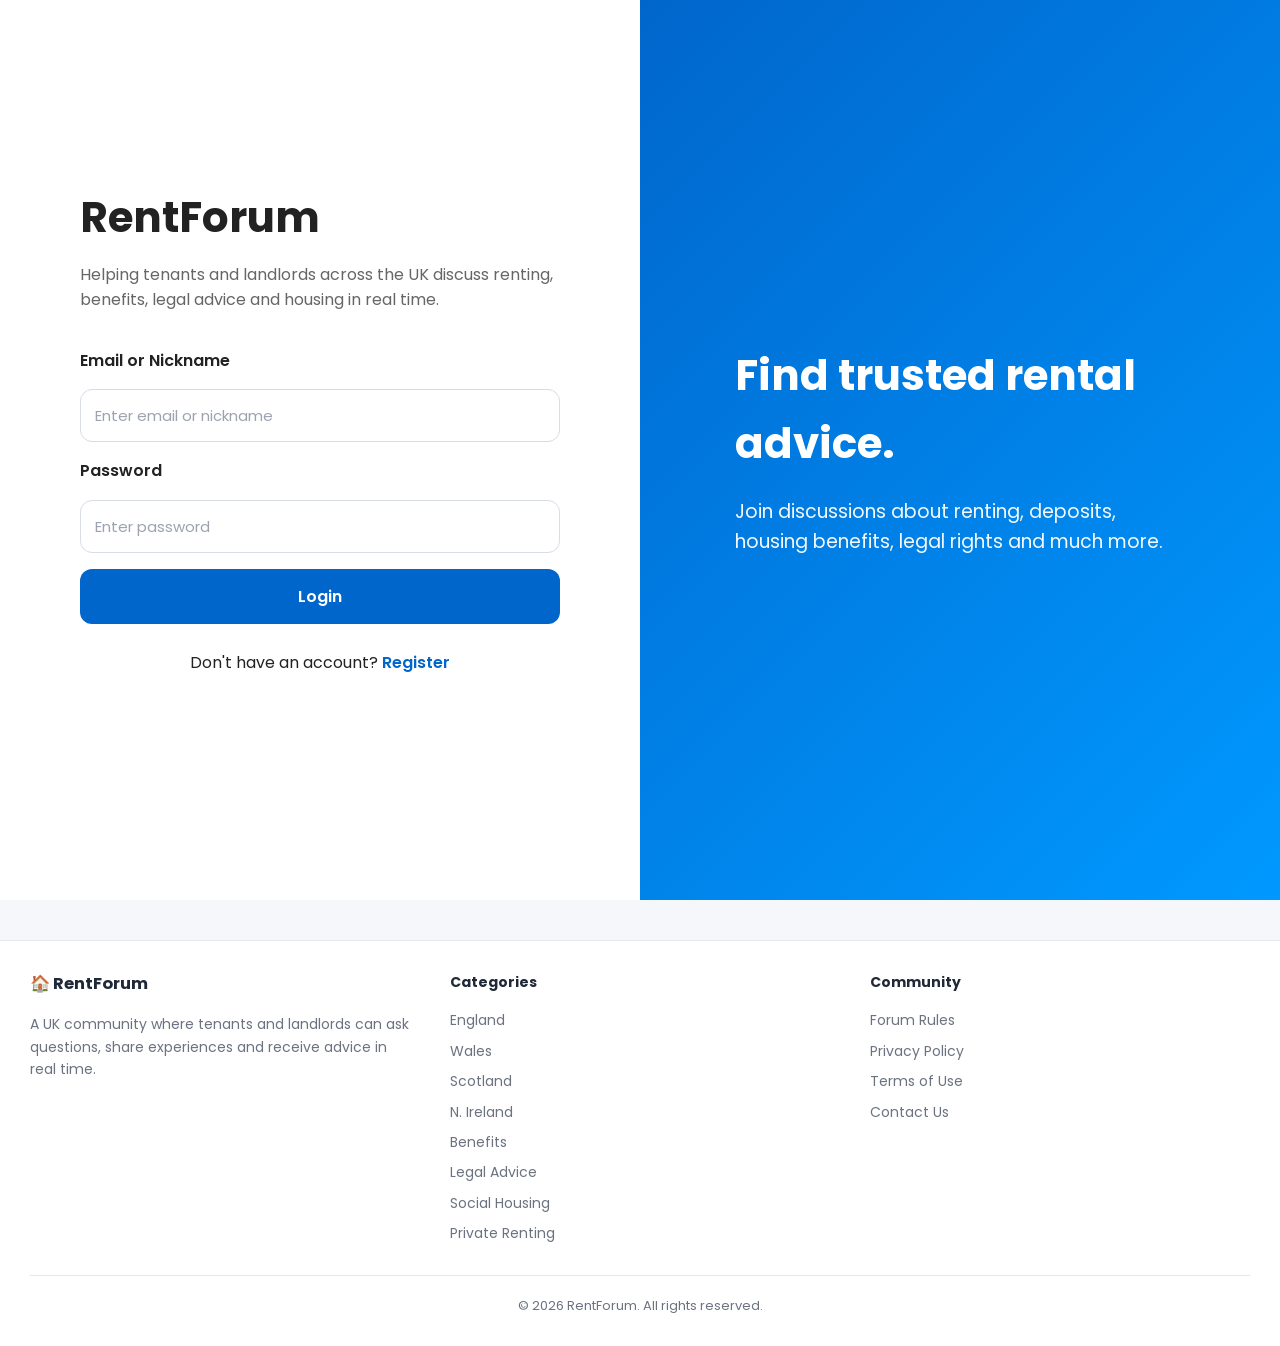
==== static/index.html @ 67b7e805 "Pushing for Amal feat(frontend): wire feed, post detail, comments and create post to backend endpoin" ====
<!doctype html>
<html lang="en">
  <head>
    <meta charset="UTF-8" />
    <meta name="viewport" content="width=device-width, initial-scale=1.0" />
    <title>RentForum | UK Rental Advice Community</title>
    <link rel="stylesheet" href="style.css" id="theme-style" />
    <link rel="preconnect" href="https://fonts.googleapis.com" />
    <link rel="preconnect" href="https://fonts.gstatic.com" crossorigin />
    <link
      href="https://fonts.googleapis.com/css2?family=Poppins:wght@300;400;500;600;700&display=swap"
      rel="stylesheet"
    />
  </head>
  <body>
    <!-- ACCESSIBILITY -->
    <a href="#forum-page" class="skip-link">Skip to main content</a>
    <div aria-live="polite" aria-atomic="true" class="screen-reader"></div>

    <!-- ======================================================= LOGIN PAGE ======================================================= -->
    <section id="login-page" class="page active">
      <div class="auth-container">
        <div class="auth-left">
          <h1>RentForum</h1>
          <p class="subtitle">
            Helping tenants and landlords across the UK discuss renting,
            benefits, legal advice and housing in real time.
          </p>
          <form id="loginForm">
            <label>Email or Nickname</label>
            <input
              type="text"
              id="login-username"
              placeholder="Enter email or nickname"
              required
            />
            <label>Password</label>
            <input
              type="password"
              id="login-password"
              placeholder="Enter password"
              required
            />
            <button type="submit" id="loginButton" class="primary-btn">
              Login
            </button>
            <p class="switch-page">
              Don't have an account?
              <a href="#" id="show-register">Register</a>
            </p>
          </form>
        </div>
        <div class="auth-right">
          <div class="hero-text">
            <h2>Find trusted rental advice.</h2>
            <p>
              Join discussions about renting, deposits, housing benefits, legal
              rights and much more.
            </p>
          </div>
        </div>
      </div>
    </section>

    <!-- ======================================================= REGISTER PAGE ======================================================= -->
    <section id="register-page" class="page hidden">
      <div class="auth-container">
        <div class="auth-left">
          <h1>Create Account</h1>
          <p class="subtitle">Become part of the RentForum community.</p>
          <form id="registerForm">
            <label>Nickname</label>
            <input type="text" id="nickname" required />
            <label>First Name</label>
            <input type="text" id="first-name" required />
            <label>Last Name</label>
            <input type="text" id="last-name" required />
            <label>Email</label>
            <input type="email" id="email" required />
            <label>Password</label>
            <input type="password" id="password" required />
            <label>Age</label>
            <input type="number" id="age" min="16" required />
            <label>Gender</label>
            <select id="gender">
              <option value="">Select</option>
              <option>Female</option>
              <option>Male</option>
              <option>Non-binary</option>
              <option>Prefer not to say</option>
            </select>
            <button type="submit" id="registerButton" class="primary-btn">
              Create Account
            </button>
            <p class="switch-page">
              Already have an account?
              <a href="#" id="show-login">Login</a>
            </p>
          </form>
        </div>
        <div class="auth-right">
          <div class="hero-text">
            <h2>Join thousands of UK renters.</h2>
            <p>
              Ask questions, help others and chat privately with members in real
              time.
            </p>
          </div>
        </div>
      </div>
    </section>

    <!-- ======================================================= FORUM PAGE ======================================================= -->
    <section id="forum-page" class="page hidden">
      <header>
        <div class="logo">🏠 RentForum</div>
        <nav class="main-nav">
          <a id="homeLink" href="#">Home</a>
          <a id="categoriesLink" href="#">Categories</a>
          <a id="messagesLink" href="#">Messages</a>
          <a id="aboutLink" href="#">About</a>
        </nav>
        <div class="header-right">
          <input
            type="search"
            id="searchInput"
            placeholder="Search discussions..."
            autocomplete="off"
          />
          <button id="themeToggleButton" aria-label="Toggle dark mode">🌙</button>
          <button id="notificationButton" aria-label="Notifications">🔔</button>
          <div class="profile">
            <span id="username">Guest</span>
            <button id="logoutButton" class="secondary-btn">Logout</button>
          </div>
          <button
            id="mobileMenuToggle"
            class="mobile-menu-toggle"
            aria-label="Toggle menu"
          >☰</button>
        </div>
      </header>

      <div class="main-layout">

        <!-- LEFT SIDEBAR -->
        <aside class="sidebar">
          <h3>Categories</h3>
          <ul class="categories">
            <li id="category-all" class="active-category">All Discussions</li>
            <li id="category-england">England</li>
            <li id="category-wales">Wales</li>
            <li id="category-scotland">Scotland</li>
            <li id="category-ni">N. Ireland</li>
            <li id="category-benefits">Benefits</li>
            <li id="category-legal">Legal Advice</li>
            <li id="category-social">Social Housing</li>
            <li id="category-private">Private Renting</li>
          </ul>
          <button id="new-post">+ New Discussion</button>
        </aside>

        <!-- MAIN DISCUSSION FEED -->
        <main class="feed">
          <section class="feed-header">
            <div>
              <h2>Recent Discussions</h2>
              <p>
                Browse the latest discussions from renters and landlords across
                the UK.
              </p>
            </div>
          </section>
          <!-- Posts rendered here by app.js -->
          <section class="discussion-list" id="discussionList"></section>
        </main>

        <!-- RIGHT SIDEBAR -->
        <aside class="chat-sidebar">
          <div class="members-panel">
            <h3>Online Members</h3>
            <ul class="user-list" id="onlineList"></ul>
            <h3>Offline</h3>
            <ul class="user-list" id="offlineList"></ul>
          </div>
          <div class="chat-panel">
            <div class="chat-header">
              <h3>Private Messages</h3>
              <span class="chat-status">Connected</span>
            </div>
            <div class="chat-window" id="chatWindow"></div>
            <form id="messageForm">
              <input
                type="text"
                id="messageInput"
                placeholder="Type a message..."
                maxlength="500"
                autocomplete="off"
              />
              <button type="submit" id="sendMessageButton" class="primary-btn">
                Send
              </button>
            </form>
          </div>
        </aside>

      </div>

      <!-- NOTIFICATION DROPDOWN -->
      <div id="notificationPanel" class="dropdown hidden">
        <div class="dropdown-header">
          <h3>Notifications</h3>
        </div>
        <ul class="notification-list" id="notificationList"></ul>
      </div>

      <!-- PROFILE DROPDOWN -->
      <div id="profileDropdown" class="dropdown hidden">
        <ul>
          <li>👤 My Profile</li>
          <li>⚙ Settings</li>
          <li>🌙 Dark Mode</li>
          <li id="logoutDropdown">🚪 Logout</li>
        </ul>
      </div>

      <!-- MOBILE MENU -->
      <nav id="mobileMenu" class="mobile-menu hidden">
        <button class="mobile-link">🏠 Home</button>
        <button class="mobile-link">📂 Categories</button>
        <button class="mobile-link">💬 Messages</button>
        <button class="mobile-link">🔔 Notifications</button>
        <button class="mobile-link">👤 Profile</button>
        <button class="mobile-link">🚪 Logout</button>
      </nav>

      <!-- SOCKET STATUS -->
      <div id="socketStatus" class="socket-status">🟢 Connected</div>

      <!-- ONLINE USER COUNT -->
      <div id="onlineCounter" class="online-counter">
        Online Users: <strong>0</strong>
      </div>

      <!-- SEARCH RESULTS -->
      <div id="searchResults" class="hidden">
        <h3>Search Results</h3>
        <div id="searchResultsList"></div>
      </div>

      <!-- BACK TO TOP -->
      <button id="backToTop">↑</button>

    </section>

    <!-- ========================================== CREATE DISCUSSION MODAL ========================================== -->
    <div id="createDiscussionModal" class="modal hidden">
      <div class="modal-content">
        <button class="close-modal">&times;</button>
        <h2>Create New Discussion</h2>
        <form id="discussionForm">
          <label for="discussionTitle">Title</label>
          <input type="text" id="discussionTitle" maxlength="150" required />
          <label for="discussionCategory">Category</label>
          <select id="discussionCategory">
            <option value="">Select a category</option>
            <optgroup label="Country">
              <option value="cat-001">England</option>
              <option value="cat-002">Wales</option>
              <option value="cat-003">Scotland</option>
              <option value="cat-004">N. Ireland</option>
            </optgroup>
            <optgroup label="Benefits">
              <option value="cat-016">Universal Credit</option>
              <option value="cat-011">Carer's Allowance</option>
              <option value="cat-012">Employment and Support Allowance (ESA)</option>
              <option value="cat-013">Personal Independence Payment (PIP)</option>
              <option value="cat-015">Jobseeker's Allowance (JSA)</option>
              <option value="cat-017">Discretionary Housing Payments (DHP)</option>
              <option value="cat-021">Other Benefits</option>
            </optgroup>
            <optgroup label="Legal Advice">
              <option value="cat-030">Eviction &amp; Possessions</option>
              <option value="cat-031">Disrepair &amp; Safety</option>
              <option value="cat-032">Deposit Disputes</option>
              <option value="cat-033">Harassment and Quiet Enjoyment</option>
              <option value="cat-041">Section 21 Notice</option>
              <option value="cat-042">Section 8 Notice</option>
              <option value="cat-043">Rent Increase Disputes</option>
              <option value="cat-044">Other Legal</option>
            </optgroup>
            <optgroup label="Social and Council Housing">
              <option value="cat-053">Secured Tenancy</option>
              <option value="cat-054">Assured Tenancy</option>
              <option value="cat-050">Social Rent</option>
              <option value="cat-057">Other Social Housing</option>
            </optgroup>
            <optgroup label="Private Renters">
              <option value="cat-062">Assured Shorthold Tenancy (AST)</option>
              <option value="cat-063">Assured Periodic Tenancy (APT)</option>
              <option value="cat-064">Excluded Tenancy (Lodging)</option>
              <option value="cat-067">Other Private Renting</option>
            </optgroup>
            <optgroup label="Housing Disrepair &amp; Safety">
              <option value="cat-070">Damp and Mould</option>
              <option value="cat-071">Structural Defects</option>
              <option value="cat-072">Heating and Hot Water Failure</option>
              <option value="cat-079">Other Disrepair</option>
            </optgroup>
            <optgroup label="Other">
              <option value="cat-999">Other</option>
            </optgroup>
          </select>
          <label for="discussionBody">Discussion</label>
          <textarea
            id="discussionBody"
            rows="8"
            maxlength="5000"
            placeholder="Describe your issue or share your experience..."
            required
          ></textarea>
          <button type="submit" id="createDiscussionButton" class="primary-btn">
            Post Discussion
          </button>
        </form>
      </div>
    </div>

    <!-- ========================================== VIEW DISCUSSION MODAL ========================================== -->
    <div id="discussionModal" class="modal hidden">
      <div class="modal-content large">
        <button class="close-modal">&times;</button>
        <span class="category england"></span>
        <h2 id="discussionHeading"></h2>
        <div class="discussion-meta"></div>
        <div class="discussion-content">
          <p></p>
        </div>
        <hr />
        <section class="comments">
          <h3>Replies</h3>
          <!-- Comments rendered here by app.js -->
          <div id="commentsContainer"></div>
          <form id="commentForm">
            <label for="commentText">Write a reply</label>
            <textarea id="commentText" rows="5" required></textarea>
            <button type="submit" id="replyButton" class="primary-btn">
              Post Reply
            </button>
          </form>
        </section>
      </div>
    </div>

    <!-- ========================================== LOADING SPINNER ========================================== -->
    <div id="loadingOverlay" class="hidden">
      <div class="spinner"></div>
    </div>

    <!-- ========================================== TOAST MESSAGE ========================================== -->
    <div id="toast" class="hidden">Action completed successfully.</div>

    <!-- ========================================== EMPTY STATES ========================================== -->
    <section id="emptyPosts" class="empty-state hidden">
      <span class="empty-icon">💬</span>
      <h2>No discussions yet</h2>
      <p>Be the first member to start a discussion.</p>
      <button class="primary-btn">Create Discussion</button>
    </section>

    <section id="emptyMessages" class="empty-state hidden">
      <span class="empty-icon">✉️</span>
      <h2>No messages</h2>
      <p>Start chatting with another member.</p>
    </section>

    <!-- ========================================== FOOTER ========================================== -->
    <footer>
      <div class="footer-content">
        <div>
          <h3>🏠 RentForum</h3>
          <p>
            A UK community where tenants and landlords can ask questions, share
            experiences and receive advice in real time.
          </p>
        </div>
        <div>
          <h4>Categories</h4>
          <ul>
            <li>England</li>
            <li>Wales</li>
            <li>Scotland</li>
            <li>N. Ireland</li>
            <li>Benefits</li>
            <li>Legal Advice</li>
            <li>Social Housing</li>
            <li>Private Renting</li>
          </ul>
        </div>
        <div>
          <h4>Community</h4>
          <ul>
            <li>Forum Rules</li>
            <li>Privacy Policy</li>
            <li>Terms of Use</li>
            <li>Contact Us</li>
          </ul>
        </div>
      </div>
      <div class="copyright">© 2026 RentForum. All rights reserved.</div>
    </footer>

    <!-- ========================================== USER PROFILE MODAL ========================================== -->
    <div id="profileModal" class="modal hidden">
      <div class="modal-content">
        <button class="close-modal">&times;</button>
        <h2>My Profile</h2>
        <div class="profile-card">
          <div class="profile-avatar">👤</div>
          <h3 id="profileName">Guest User</h3>
          <p id="profileEmail">guest@email.com</p>
          <div class="profile-stats">
            <div><strong>0</strong><span>Posts</span></div>
            <div><strong>0</strong><span>Comments</span></div>
            <div><strong>0</strong><span>Likes</span></div>
          </div>
        </div>
      </div>
    </div>

    <!-- ========================================== SETTINGS MODAL ========================================== -->
    <div id="settingsModal" class="modal hidden">
      <div class="modal-content">
        <button class="close-modal">&times;</button>
        <h2>Settings</h2>
        <label>Theme</label>
        <select id="themeSelect">
          <option>Light</option>
          <option>Dark</option>
        </select>
        <label>Notifications</label>
        <input type="checkbox" checked />
        <label>Show Online Status</label>
        <input type="checkbox" checked />
      </div>
    </div>

    <!-- ========================================== JAVASCRIPT TEMPLATES ========================================== -->
    <template id="discussionTemplate">
      <article class="discussion-card">
        <span class="category"></span>
        <h3></h3>
        <div class="discussion-meta"></div>
        <p class="discussion-preview"></p>
        <div class="discussion-footer">
          <button class="like-btn">👍</button>
          <button class="comment-btn">💬 0</button>
          <button class="read-btn">Read Discussion</button>
        </div>
      </article>
    </template>

    <template id="messageTemplate">
      <div class="message received">
        <span class="sender"></span>
        <p></p>
        <small></small>
      </div>
    </template>

    <template id="commentTemplate">
      <article class="comment">
        <strong></strong>
        <p></p>
        <small></small>
      </article>
    </template>

    <!-- JAVASCRIPT -->
    <script src="app.js"></script>
  </body>
</html>
---- static/style.css ----
/* ==========================================================  RENTFORUM  | Main Stylesheet ========================================================== */
/* ==========================================================  RESET ========================================================== */
* {
  margin: 0;
  padding: 0;
  box-sizing: border-box;
}
html {
  scroll-behavior: smooth;
}
body {
  font-family: "Poppins", sans-serif;
  background: #f5f7fb;
  color: #222;
  line-height: 1.6;
  min-height: 100vh;
}
/* ==========================================================  LINKS ========================================================== */
a {
  text-decoration: none;
  color: inherit;
}
ul {
  list-style: none;
}
/* ==========================================================  IMAGES ========================================================== */
img {
  max-width: 100%;
  display: block;
}
/* ==========================================================  BUTTONS ========================================================== */
button {
  cursor: pointer;
  border: none;
  font-family: inherit;
  transition: 0.3s;
}
/* ==========================================================   INPUTS  ========================================================== */
input,
textarea,
select {
  width: 100%;
  font-family: inherit;
  border: 1px solid #d8dce7;
  border-radius: 12px;
  padding: 14px;
  font-size: 15px;
  outline: none;
  transition: 0.3s;
}
input:focus,
textarea:focus,
select:focus {
  border-color: #0066cc;
  box-shadow: 0 0 0 3px rgba(0, 102, 204, 0.15);
}
/* ==========================================================   PAGE SYSTEM ========================================================== */
.page {
  display: none;
}
.page.active {
  display: block;
}
.hidden {
  display: none !important;
}
/* ==========================================================   AUTH PAGES ========================================================== */
.auth-container {
  display: flex;
  min-height: 100vh;
}
.auth-left {
  width: 50%;
  background: white;
  padding: 80px;
  display: flex;
  justify-content: center;
  flex-direction: column;
}
.auth-right {
  width: 50%;
  background: linear-gradient(135deg, #0066cc, #0099ff);
  display: flex;
  align-items: center;
  justify-content: center;
  padding: 80px;
  color: white;
}
.auth-left h1 {
  font-size: 42px;
  margin-bottom: 10px;
}
.subtitle {
  margin-bottom: 35px;
  color: #666;
}
.hero-text {
  max-width: 450px;
}
.hero-text h2 {
  font-size: 42px;
  margin-bottom: 20px;
}
.hero-text p {
  font-size: 19px;
  opacity: 0.95;
}
/* ==========================================================  FORM ========================================================== */
form {
  display: flex;
  flex-direction: column;
  gap: 16px;
}
label {
  font-weight: 600;
}
.primary-btn,
form button {
  background: #0066cc;
  color: white;
  padding: 15px;
  border-radius: 12px;
  font-size: 16px;
  font-weight: 600;
}
.primary-btn:hover,
form button:hover {
  background: #0053a8;
}
.secondary-btn {
  background: #ef4444;
  color: white;
  padding: 10px 18px;
  border-radius: 10px;
}
.secondary-btn:hover {
  background: #dc2626;
}
.switch-page {
  text-align: center;
  margin-top: 10px;
}
.switch-page a {
  color: #0066cc;
  font-weight: 600;
}
/* ========================================================== HEADER ========================================================== */
header {
  position: sticky;
  top: 0;
  z-index: 100;
  background: #ffffff;
  height: 80px;
  display: flex;
  justify-content: space-between;
  align-items: center;
  padding: 0 40px;
  border-bottom: 1px solid #e4e7ef;
}
.logo {
  font-size: 28px;
  font-weight: 700;
  color: #0066cc;
}
/* ==========================================================  NAVIGATION ========================================================== */
.main-nav {
  display: flex;
  gap: 30px;
}
.main-nav a {
  font-weight: 500;
  color: #555;
  transition: 0.25s;
}
.main-nav a:hover {
  color: #0066cc;
}
/* ==========================================================  HEADER RIGHT ========================================================== */
.header-right {
  display: flex;
  align-items: center;
  gap: 18px;
}
/* ==========================================================  SEARCH ========================================================== */
#searchInput {
  width: 280px;
  background: #f7f8fb;
}
#searchInput:focus {
  background: white;
}
/* ==========================================================  HEADER BUTTONS ========================================================== */
#themeToggleButton,
#notificationButton {
  width: 46px;
  height: 46px;
  border-radius: 50%;
  background: #f5f7fb;
  font-size: 18px;
}
#themeToggleButton:hover,
#notificationButton:hover {
  background: #e7edf8;
}
.mobile-menu-toggle {
  display: none;
  width: 46px;
  height: 46px;
  border-radius: 50%;
  background: #f5f7fb;
  font-size: 20px;
  align-items: center;
  justify-content: center;
}
.mobile-menu-toggle:hover {
  background: #e7edf8;
}
/* ========================================================== PROFILE ========================================================== */
.profile {
  display: flex;
  align-items: center;
  gap: 15px;
}
#username {
  font-weight: 600;
}
/* ==========================================================  MAIN LAYOUT ========================================================== */
.main-layout {
  display: grid;
  grid-template-columns: 260px 1fr 320px;
  gap: 25px;
  padding: 30px;
  align-items: start;
}
/* ========================================================== SIDEBAR ========================================================== */
.sidebar {
  background: white;
  border-radius: 16px;
  padding: 25px;
  box-shadow: 0 8px 25px rgba(0, 0, 0, 0.05);
  position: sticky;
  top: 100px;
}
.sidebar h3 {
  margin-bottom: 20px;
}
.categories {
  display: flex;
  flex-direction: column;
  gap: 10px;
}
.categories li {
  padding: 12px;
  border-radius: 10px;
  cursor: pointer;
  transition: 0.25s;
}
.categories li:hover {
  background: #eef5ff;
  color: #0066cc;
}
.active-category {
  background: #0066cc;
  color: white;
}
/* ========================================================== NEW DISCUSSION BUTTON ========================================================== */
#new-post {
  width: 100%;
  margin-top: 25px;
}
/* ========================================================== DISCUSSION FEED ========================================================== */
.feed {
  display: flex;
  flex-direction: column;
  gap: 25px;
}
.feed-header {
  display: flex;
  justify-content: space-between;
  align-items: center;
  margin-bottom: 10px;
}
.feed-header h2 {
  font-size: 32px;
  color: #1f2937;
  margin-bottom: 6px;
}
.feed-header p {
  color: #6b7280;
  font-size: 15px;
}
/* ==========================================================  DISCUSSION LIST ========================================================== */
.discussion-list {
  display: flex;
  flex-direction: column;
  gap: 22px;
}
/* ========================================================== DISCUSSION CARD ========================================================== */
.discussion-card {
  background: #ffffff;
  border-radius: 18px;
  padding: 24px;
  box-shadow: 0 6px 20px rgba(0, 0, 0, 0.05);
  transition: 0.25s;
  border: 1px solid #edf1f7;
}
.discussion-card:hover {
  transform: translateY(-4px);
  box-shadow: 0 15px 35px rgba(0, 0, 0, 0.1);
}
/* ==========================================================  DISCUSSION TITLE ========================================================== */
.discussion-card h3 {
  font-size: 24px;
  margin: 16px 0 12px;
  color: #222;
}
.discussion-card p {
  color: #555;
  margin-top: 10px;
  line-height: 1.8;
}
/* ==========================================================  DISCUSSION META ========================================================== */
.discussion-meta {
  display: flex;
  gap: 12px;
  align-items: center;
  font-size: 14px;
  color: #777;
  margin-bottom: 10px;
}
/* ========================================================== CATEGORY BADGES ========================================================== */
.category {
  display: inline-block;
  padding: 8px 14px;
  border-radius: 999px;
  color: white;
  font-size: 13px;
  font-weight: 600;
}
/* England */
.england {
  background: #d72638;
}
/* Wales */
.wales {
  background: #198754;
}
/* Scotland */
.scotland {
  background: #0066cc;
}
/* Northern Ireland */
.northern-ireland {
  background: #6f42c1;
}
/* Benefits */
.benefits {
  background: #ff9800;
}
/* Legal Advice */
.legal {
  background: #343a40;
}
/* Social Housing */
.social {
  background: #20b2aa;
}
/* Private Renting */
.private {
  background: #9c27b0;
}
/* ========================================================== CHAT STATUS ========================================================== */
.chat-status {
  display: inline-block;
  background: #22c55e;
  color: white;
  padding: 6px 12px;
  border-radius: 999px;
  font-size: 13px;
  font-weight: 600;
}
/* ==========================================================  CARD FOOTER ========================================================== */
.discussion-footer {
  display: flex;
  align-items: center;
  gap: 15px;
  margin-top: 24px;
}
/* ========================================================== LIKE BUTTON ========================================================== */
.like-btn {
  background: #f4f6fb;
  padding: 12px 18px;
  border-radius: 12px;
  font-size: 15px;
}
.like-btn:hover {
  background: #d9ebff;
}
/* ==========================================================  COMMENT BUTTON ========================================================== */
.comment-btn {
  background: #f4f6fb;
  padding: 12px 18px;
  border-radius: 12px;
  font-size: 15px;
}
.comment-btn:hover {
  background: #d9ebff;
}
/* ========================================================== READ BUTTON ========================================================== */
.read-btn {
  margin-left: auto;
  background: #0066cc;
  color: white;
  padding: 12px 24px;
  border-radius: 12px;
  font-weight: 600;
}
.read-btn:hover {
  background: #0053a8;
}
/* ========================================================== BUTTON ANIMATION ========================================================== */
.like-btn,
.comment-btn,
.read-btn {
  transition: 0.25s;
}
.like-btn:hover,
.comment-btn:hover,
.read-btn:hover {
  transform: translateY(-2px);
}
/* ========================================================== EMPTY STATE ========================================================== */
.empty-state {
  background: white;
  border-radius: 18px;
  padding: 60px;
  text-align: center;
  box-shadow: 0 8px 25px rgba(0, 0, 0, 0.05);
}
.empty-icon {
  font-size: 72px;
  margin-bottom: 20px;
}
.empty-state h2 {
  margin-bottom: 15px;
  color: #1f2937;
}
.empty-state p {
  color: #6b7280;
}
/* ========================================================== CHAT SIDEBAR ========================================================== */
.chat-sidebar {
  background: #ffffff;
  border-radius: 18px;
  padding: 20px;
  box-shadow: 0 6px 20px rgba(0, 0, 0, 0.05);
  display: flex;
  flex-direction: column;
  height: calc(100vh - 140px);
  position: sticky;
  top: 100px;
}
/* ========================================================== CHAT HEADER ========================================================== */
.chat-header {
  display: flex;
  justify-content: space-between;
  align-items: center;
  margin-bottom: 20px;
  padding-bottom: 15px;
  border-bottom: 1px solid #e5e7eb;
}
.chat-header h3 {
  font-size: 22px;
  color: #1f2937;
}
/* ========================================================== USERS LIST ========================================================== */
.user-list {
  display: flex;
  flex-direction: column;
  gap: 12px;
  margin-bottom: 20px;
  overflow-y: auto;
  max-height: 220px;
}
.user {
  display: flex;
  align-items: center;
  justify-content: space-between;
  padding: 12px;
  border-radius: 12px;
  background: #f8fafc;
  cursor: pointer;
  transition: 0.25s;
}
.user:hover {
  background: #eef5ff;
}
.user-name {
  font-weight: 600;
  color: #374151;
}
/* ========================================================== ONLINE / OFFLINE STATUS ========================================================== */
.status {
  width: 12px;
  height: 12px;
  border-radius: 50%;
}
.online {
  background: #22c55e;
}
.offline {
  background: #9ca3af;
}
/* ========================================================== CHAT WINDOW ========================================================== */
.chat-window {
  flex: 1;
  display: flex;
  flex-direction: column;
  gap: 15px;
  overflow-y: auto;
  padding-right: 5px;
}
/* ========================================================== MESSAGE BUBBLES ========================================================== */
.message {
  max-width: 80%;
  padding: 12px 16px;
  border-radius: 16px;
  line-height: 1.5;
  font-size: 15px;
  word-wrap: break-word;
}
.message.sent {
  align-self: flex-end;
  background: #0066cc;
  color: white;
  border-bottom-right-radius: 6px;
}
.message.received {
  align-self: flex-start;
  background: #f1f5f9;
  color: #222;
  border-bottom-left-radius: 6px;
}
.message small {
  display: block;
  margin-top: 8px;
  font-size: 12px;
  opacity: 0.75;
}
/* ==========================================================  MESSAGE INPUT ========================================================== */
.chat-input {
  display: flex;
  gap: 12px;
  margin-top: 20px;
  border-top: 1px solid #e5e7eb;
  padding-top: 20px;
}
#messageInput {
  flex: 1;
}
#sendMessageButton {
  background: #0066cc;
  color: white;
  padding: 0 24px;
  border-radius: 12px;
  font-weight: 600;
}
#sendMessageButton:hover {
  background: #0053a8;
}
/* ========================================================== SCROLLBAR ========================================================== */
.user-list::-webkit-scrollbar,
.chat-window::-webkit-scrollbar {
  width: 8px;
}
.user-list::-webkit-scrollbar-thumb,
.chat-window::-webkit-scrollbar-thumb {
  background: #d1d5db;
  border-radius: 10px;
}
.user-list::-webkit-scrollbar-thumb:hover,
.chat-window::-webkit-scrollbar-thumb:hover {
  background: #9ca3af;
}
/* ==========================================================  MODALS ========================================================== */
.modal {
  position: fixed;
  inset: 0;
  background: rgba(0, 0, 0, 0.45);
  display: flex;
  justify-content: center;
  align-items: center;
  z-index: 999;
  padding: 30px;
}
.modal.hidden {
  display: none;
}
/* ========================================================== MODAL CONTENT ========================================================== */
.modal-content {
  background: #ffffff;
  width: 100%;
  max-width: 700px;
  border-radius: 18px;
  padding: 35px;
  position: relative;
  box-shadow: 0 25px 60px rgba(0, 0, 0, 0.25);
  animation: modalFade 0.25s ease;
}
.modal-content h2 {
  margin-bottom: 25px;
  color: #1f2937;
}
/* ========================================================== CLOSE BUTTON ========================================================== */
.close-modal {
  position: absolute;
  top: 20px;
  right: 20px;
  width: 40px;
  height: 40px;
  border-radius: 50%;
  background: #f3f4f6;
  font-size: 24px;
  line-height: 1;
}
.close-modal:hover {
  background: #e5e7eb;
}
/* ========================================================== PROFILE CARD ========================================================== */
.profile-card {
  text-align: center;
}
.profile-avatar {
  width: 100px;
  height: 100px;
  border-radius: 50%;
  background: #0066cc;
  color: white;
  display: flex;
  align-items: center;
  justify-content: center;
  font-size: 40px;
  margin: 0 auto 20px;
}
.profile-card h3 {
  margin-bottom: 8px;
}
.profile-card p {
  color: #6b7280;
}
/* ========================================================== PROFILE STATS ========================================================== */
.profile-stats {
  display: flex;
  justify-content: center;
  gap: 40px;
  margin-top: 30px;
}
.profile-stats div {
  text-align: center;
}
.profile-stats strong {
  display: block;
  font-size: 28px;
  color: #0066cc;
}
.profile-stats span {
  color: #6b7280;
  font-size: 14px;
}
/* ========================================================== MODAL FORMS ========================================================== */
.modal form {
  display: flex;
  flex-direction: column;
  gap: 18px;
}
.modal textarea {
  min-height: 180px;
  resize: vertical;
}
/* ==========================================================  SETTINGS ========================================================== */
#settingsModal label {
  display: block;
  margin-top: 20px;
  margin-bottom: 8px;
  font-weight: 600;
}
#settingsModal select {
  margin-bottom: 15px;
}
#settingsModal input[type="checkbox"] {
  width: auto;
  transform: scale(1.2);
  margin-bottom: 20px;
}
/* ========================================================== MODAL FOOTER ========================================================== */
.modal-footer {
  display: flex;
  justify-content: flex-end;
  gap: 15px;
  margin-top: 25px;
}
.modal-footer button {
  padding: 12px 20px;
  border-radius: 10px;
}
/* ========================================================== CANCEL BUTTON ========================================================== */
.cancel-btn {
  background: #e5e7eb;
  color: #374151;
}
.cancel-btn:hover {
  background: #d1d5db;
}
/* ========================================================== SAVE BUTTON ========================================================== */
.save-btn {
  background: #0066cc;
  color: white;
}
.save-btn:hover {
  background: #0053a8;
}
/* ========================================================== MODAL ANIMATION ========================================================== */
@keyframes modalFade {
  from {
    opacity: 0;
    transform: translateY(-20px);
  }
  to {
    opacity: 1;
    transform: translateY(0);
  }
}
/* ========================================================== FOOTER ========================================================== */
footer {
  background: #ffffff;
  border-top: 1px solid #e5e7eb;
  margin-top: 40px;
  padding: 30px;
  text-align: center;
  color: #6b7280;
  font-size: 14px;
}
.footer-links {
  display: flex;
  justify-content: center;
  gap: 25px;
  margin-top: 12px;
}
.footer-links a {
  color: #0066cc;
  transition: 0.25s;
}
.footer-links a:hover {
  color: #0053a8;
}
/* ==========================================================  MOBILE NAVIGATION ========================================================== */
.mobile-menu {
  position: fixed;
  top: 80px;
  left: 0;
  right: 0;
  background: #ffffff;
  border-bottom: 1px solid #e4e7ef;
  box-shadow: 0 15px 35px rgba(0, 0, 0, 0.1);
  display: flex;
  flex-direction: column;
  padding: 10px;
  z-index: 400;
}
.mobile-link {
  background: none;
  text-align: left;
  padding: 14px 16px;
  border-radius: 10px;
  font-size: 15px;
  font-weight: 500;
  color: #374151;
}
.mobile-link:hover {
  background: #eef5ff;
  color: #0066cc;
}
/* ========================================================== RESPONSIVE ========================================================== */
@media (max-width: 1200px) {
  .main-layout {
    grid-template-columns: 220px 1fr 280px;
  }
  header {
    padding: 0 20px;
  }
  #searchInput {
    width: 220px;
  }
}
/* ========================================================== TABLET ========================================================== */
@media (max-width: 1100px) {
  .main-layout {
    grid-template-columns: 1fr;
  }
  .sidebar {
    position: relative;
    top: 0;
  }
  .chat-sidebar {
    position: relative;
    top: 0;
    height: auto;
  }
  .main-nav {
    display: none;
  }
  .mobile-menu-toggle {
    display: inline-flex;
  }
}
/* ========================================================== MOBILE ========================================================== */
@media (max-width: 768px) {
  .auth-container {
    flex-direction: column;
  }
  .auth-left {
    width: 100%;
    padding: 40px 25px;
  }
  .auth-right {
    display: none;
  }
  header {
    flex-wrap: wrap;
    gap: 15px;
    height: auto;
    padding: 20px;
  }
  .header-right {
    width: 100%;
    justify-content: space-between;
  }
  #searchInput {
    width: 100%;
  }
  .feed-header {
    flex-direction: column;
    align-items: flex-start;
    gap: 15px;
  }
  .profile-stats {
    flex-direction: column;
    gap: 20px;
  }
  .modal-content {
    padding: 25px;
  }
}
/* ========================================================== SMALL MOBILE ========================================================== */
@media (max-width: 480px) {
  body {
    font-size: 15px;
  }
  .logo {
    font-size: 22px;
  }
  .feed-header h2 {
    font-size: 26px;
  }
  .discussion-card {
    padding: 18px;
  }
  .discussion-footer {
    flex-direction: column;
    align-items: stretch;
  }
  .read-btn {
    margin-left: 0;
  }
  .chat-input {
    flex-direction: column;
  }
  #sendMessageButton {
    width: 100%;
  }
  .profile-avatar {
    width: 80px;
    height: 80px;
    font-size: 30px;
  }
}
/* ========================================================== LOADING SPINNER ========================================================== */
.loading {
  display: flex;
  justify-content: center;
  align-items: center;
  padding: 40px;
}
.spinner {
  width: 45px;
  height: 45px;
  border: 5px solid #e5e7eb;
  border-top: 5px solid #0066cc;
  border-radius: 50%;
  animation: spin 0.8s linear infinite;
}
@keyframes spin {
  from {
    transform: rotate(0deg);
  }
  to {
    transform: rotate(360deg);
  }
}
/* ========================================================== TOAST NOTIFICATIONS ========================================================== */
.toast {
  position: fixed;
  right: 25px;
  bottom: 25px;
  background: #1f2937;
  color: white;
  padding: 16px 24px;
  border-radius: 12px;
  box-shadow: 0 12px 35px rgba(0, 0, 0, 0.25);
  z-index: 1000;
  opacity: 0;
  visibility: hidden;
  transform: translateY(20px);
  transition: 0.3s;
}
.toast.show {
  opacity: 1;
  visibility: visible;
  transform: translateY(0);
}
.toast.success {
  background: #16a34a;
}
.toast.error {
  background: #dc2626;
}
.toast.warning {
  background: #f59e0b;
}
.toast.info {
  background: #2563eb;
}
/* ========================================================== WEBSOCKET STATUS ========================================================== */
.websocket-status {
  display: inline-flex;
  align-items: center;
  gap: 8px;
  padding: 8px 14px;
  border-radius: 999px;
  font-size: 13px;
  font-weight: 600;
}
.websocket-status.online {
  background: #dcfce7;
  color: #15803d;
}
.websocket-status.offline {
  background: #fee2e2;
  color: #b91c1c;
}
.websocket-dot {
  width: 10px;
  height: 10px;
  border-radius: 50%;
  background: currentColor;
}
/* ========================================================== ONLINE USERS ========================================================== */
.online-count {
  display: flex;
  align-items: center;
  gap: 10px;
  font-weight: 600;
  color: #374151;
  margin-bottom: 20px;
}
.online-count::before {
  content: "🟢";
}
/* ========================================================== SEARCH RESULTS ========================================================== */
.search-results {
  margin-top: 20px;
  display: flex;
  flex-direction: column;
  gap: 16px;
}
.search-result {
  background: white;
  border-radius: 14px;
  padding: 18px;
  border: 1px solid #e5e7eb;
  transition: 0.25s;
}
.search-result:hover {
  transform: translateY(-2px);
  box-shadow: 0 10px 25px rgba(0, 0, 0, 0.08);
}
/* ========================================================== EMPTY SEARCH ========================================================== */
.no-results {
  text-align: center;
  padding: 40px;
  color: #6b7280;
}
/* ========================================================== BACK TO TOP BUTTON ========================================================== */
#backToTop {
  position: fixed;
  right: 25px;
  bottom: 95px;
  width: 52px;
  height: 52px;
  border-radius: 50%;
  background: #0066cc;
  color: white;
  font-size: 22px;
  display: flex;
  justify-content: center;
  align-items: center;
  box-shadow: 0 10px 25px rgba(0, 102, 204, 0.35);
  opacity: 0;
  visibility: hidden;
  transition: 0.3s;
  z-index: 999;
}
#backToTop.show {
  opacity: 1;
  visibility: visible;
}
#backToTop:hover {
  background: #0053a8;
  transform: translateY(-4px);
}
/* ========================================================== HOVER EFFECTS ========================================================== */
button:hover {
  transform: translateY(-2px);
}
button:active {
  transform: scale(0.98);
}
/* ========================================================== FOCUS ACCESSIBILITY ========================================================== */
button:focus-visible,
input:focus-visible,
textarea:focus-visible,
select:focus-visible,
a:focus-visible {
  outline: 3px solid #60a5fa;
  outline-offset: 3px;
}
/* ========================================================== TRANSITIONS ========================================================== */
button,
input,
textarea,
select,
a,
.discussion-card,
.user {
  transition: 0.25s ease;
}
/* ========================================================== UTILITY CLASSES ========================================================== */
.text-center {
  text-align: center;
}
.text-right {
  text-align: right;
}
.visible {
  display: block !important;
}
.flex {
  display: flex;
}
.flex-column {
  flex-direction: column;
}
.align-center {
  align-items: center;
}
.justify-between {
  justify-content: space-between;
}
.w-100 {
  width: 100%;
}
.mt-10 {
  margin-top: 10px;
}
.mt-20 {
  margin-top: 20px;
}
.mt-30 {
  margin-top: 30px;
}
.mb-10 {
  margin-bottom: 10px;
}
.mb-20 {
  margin-bottom: 20px;
}
.mb-30 {
  margin-bottom: 30px;
}
/* ========================================================== BADGES ========================================================== */
.badge {
  display: inline-block;
  padding: 6px 12px;
  border-radius: 999px;
  font-size: 13px;
  font-weight: 600;
  background: #eef2ff;
  color: #1e3a8a;
}
/* ========================================================== AVATAR ========================================================== */
.avatar {
  width: 42px;
  height: 42px;
  border-radius: 50%;
  background: #0066cc;
  color: white;
  display: flex;
  justify-content: center;
  align-items: center;
  font-weight: 600;
  font-size: 16px;
}
/* ========================================================== DIVIDERS ========================================================== */
hr {
  border: none;
  border-top: 1px solid #e5e7eb;
  margin: 25px 0;
}
/* ========================================================== CARD ANIMATIONS ========================================================== */
.discussion-card {
  animation: fadeUp 0.4s ease;
}
@keyframes fadeUp {
  from {
    opacity: 0;
    transform: translateY(20px);
  }
  to {
    opacity: 1;
    transform: translateY(0);
  }
}
/* ========================================================== BUTTON ANIMATION ========================================================== */
.primary-btn,
.secondary-btn,
.like-btn,
.comment-btn,
.read-btn {
  transition: 0.25s;
}
.primary-btn:hover,
.secondary-btn:hover,
.like-btn:hover,
.comment-btn:hover,
.read-btn:hover {
  transform: translateY(-2px);
}
.primary-btn:active,
.secondary-btn:active {
  transform: scale(0.98);
}
/* ========================================================== TABLES ========================================================== */
table {
  width: 100%;
  border-collapse: collapse;
}
th {
  background: #f3f4f6;
  text-align: left;
  padding: 14px;
}
td {
  padding: 14px;
  border-bottom: 1px solid #e5e7eb;
}
/* ========================================================== SELECTION ========================================================== */
::selection {
  background: #0066cc;
  color: white;
}
/* ========================================================== PLACEHOLDERS ========================================================== */
::placeholder {
  color: #9ca3af;
}
/* ========================================================== DISABLED BUTTONS ========================================================== */
button:disabled {
  opacity: 0.6;
  cursor: not-allowed;
}
/* ========================================================== PRINT ========================================================== */
@media print {
  header,
  .sidebar,
  .chat-sidebar,
  footer,
  button {
    display: none !important;
  }
  .main-layout {
    display: block;
  }
  body {
    background: white;
    color: black;
  }
}
/* ========================================================== SKIP LINK ========================================================== */
.skip-link {
    position: absolute;
    top: -100px;
    left: 0;
    background: #0066cc;
    color: white;
    padding: 10px 16px;
    border-radius: 0 0 8px 0;
    z-index: 9999;
    font-weight: 600;
    transition: top 0.2s;
}
.skip-link:focus {
    top: 0;
}
/* ========================================================== SCREEN READER ONLY ========================================================== */
.screen-reader {
    position: absolute;
    width: 1px;
    height: 1px;
    padding: 0;
    overflow: hidden;
    clip: rect(0,0,0,0);
    white-space: nowrap;
    border: 0;
}
/* ========================================================== MEMBERS PANEL ========================================================== */
.members-panel {
    margin-bottom: 20px;
    padding-bottom: 20px;
    border-bottom: 1px solid #e5e7eb;
}
.members-panel h3 {
    margin-bottom: 12px;
    font-size: 16px;
    color: #374151;
}
/* ========================================================== CHAT PANEL ========================================================== */
.chat-panel {
    display: flex;
    flex-direction: column;
    flex: 1;
    min-height: 0;
}
/* ========================================================== DROPDOWN ========================================================== */
.dropdown {
    position: fixed;
    top: 88px;
    right: 20px;
    background: white;
    border-radius: 14px;
    border: 1px solid #e5e7eb;
    box-shadow: 0 12px 35px rgba(0,0,0,.12);
    z-index: 200;
    min-width: 280px;
    padding: 16px;
}
.dropdown-header {
    padding-bottom: 12px;
    border-bottom: 1px solid #e5e7eb;
    margin-bottom: 12px;
}
.notification-list {
    display: flex;
    flex-direction: column;
    gap: 12px;
}
.notification-list li {
    font-size: 14px;
    color: #374151;
    line-height: 1.5;
}
.notification-list small {
    display: block;
    color: #9ca3af;
    font-size: 12px;
    margin-top: 4px;
}
/* ========================================================== COMMENT ========================================================== */
.comment {
    background: #f8fafc;
    border-radius: 12px;
    padding: 16px;
    margin-bottom: 14px;
}
.comment strong {
    display: block;
    margin-bottom: 6px;
    color: #1f2937;
    font-size: 14px;
}
.comment p {
    color: #374151;
    font-size: 15px;
    line-height: 1.6;
    margin: 0;
}
.comment small {
    display: block;
    margin-top: 8px;
    color: #9ca3af;
    font-size: 12px;
}
/* ========================================================== SOCKET STATUS ========================================================== */
.socket-status {
    position: fixed;
    bottom: 20px;
    left: 20px;
    background: #dcfce7;
    color: #15803d;
    padding: 8px 14px;
    border-radius: 999px;
    font-size: 13px;
    font-weight: 600;
    z-index: 100;
}
/* ========================================================== ONLINE COUNTER ========================================================== */
.online-counter {
    position: fixed;
    bottom: 60px;
    left: 20px;
    background: white;
    border: 1px solid #e5e7eb;
    border-radius: 999px;
    padding: 8px 16px;
    font-size: 13px;
    font-weight: 600;
    color: #374151;
    z-index: 100;
    box-shadow: 0 4px 12px rgba(0,0,0,.08);
}
/* ========================================================== MEMBER STATUS ========================================================== */
.member-online {
    color: #15803d;
}
.member-offline {
    color: #9ca3af;
}

/* ========================================================== FOOTER CONTENT ========================================================== */
.footer-content {
    display: grid;
    grid-template-columns: repeat(3, 1fr);
    gap: 40px;
    text-align: left;
    margin-bottom: 30px;
}
.footer-content h3,
.footer-content h4 {
    margin-bottom: 16px;
    color: #1f2937;
}
.footer-content ul {
    display: flex;
    flex-direction: column;
    gap: 8px;
}
.footer-content ul li {
    color: #6b7280;
    font-size: 14px;
}
.copyright {
    border-top: 1px solid #e5e7eb;
    padding-top: 20px;
    font-size: 13px;
}
@media (max-width: 768px) {
    .footer-content {
        grid-template-columns: 1fr;
    }
}
/* ========================================================== MESSAGE FORM LAYOUT ========================================================== */
#messageForm {
    flex-direction: row;
    align-items: center;
    margin-top: 20px;
    border-top: 1px solid #e5e7eb;
    padding-top: 20px;
    gap: 12px;
}
#messageForm input {
    flex: 1;
}
/* ========================================================== FORM ERROR ========================================================== */
.form-error {
  color: #dc2626;
  font-size: 14px;
  margin-top: 4px;
  min-height: 20px;
}

/* ========================================================== FEED STATES ========================================================== */
.loading-text {
  text-align: center;
  color: #6b7280;
  padding: 40px;
  font-size: 15px;
}

.feed-error {
  text-align: center;
  color: #dc2626;
  padding: 40px;
  font-size: 15px;
}

/* ========================================================== SKIP LINK ========================================================== */
.skip-link {
  position: absolute;
  top: -100px;
  left: 0;
  background: #0066cc;
  color: white;
  padding: 10px 16px;
  border-radius: 0 0 8px 0;
  z-index: 9999;
  font-weight: 600;
  transition: top 0.2s;
}
.skip-link:focus {
  top: 0;
}

/* ========================================================== SCREEN READER ONLY ========================================================== */
.screen-reader {
  position: absolute;
  width: 1px;
  height: 1px;
  padding: 0;
  overflow: hidden;
  clip: rect(0, 0, 0, 0);
  white-space: nowrap;
  border: 0;
}

/* ========================================================== MEMBERS PANEL ========================================================== */
.members-panel {
  margin-bottom: 20px;
  padding-bottom: 20px;
  border-bottom: 1px solid #e5e7eb;
}
.members-panel h3 {
  margin-bottom: 12px;
  font-size: 16px;
  color: #374151;
}

/* ========================================================== CHAT PANEL ========================================================== */
.chat-panel {
  display: flex;
  flex-direction: column;
  flex: 1;
  min-height: 0;
}

/* ========================================================== DROPDOWN ========================================================== */
.dropdown {
  position: fixed;
  top: 88px;
  right: 20px;
  background: white;
  border-radius: 14px;
  border: 1px solid #e5e7eb;
  box-shadow: 0 12px 35px rgba(0, 0, 0, 0.12);
  z-index: 200;
  min-width: 280px;
  padding: 16px;
}
.dropdown-header {
  padding-bottom: 12px;
  border-bottom: 1px solid #e5e7eb;
  margin-bottom: 12px;
}
.notification-list {
  display: flex;
  flex-direction: column;
  gap: 12px;
}
.notification-list li {
  font-size: 14px;
  color: #374151;
  line-height: 1.5;
}
.notification-list small {
  display: block;
  color: #9ca3af;
  font-size: 12px;
  margin-top: 4px;
}

/* ========================================================== COMMENT ========================================================== */
.comment {
  background: #f8fafc;
  border-radius: 12px;
  padding: 16px;
  margin-bottom: 14px;
}
.comment strong {
  display: block;
  margin-bottom: 6px;
  color: #1f2937;
  font-size: 14px;
}
.comment p {
  color: #374151;
  font-size: 15px;
  line-height: 1.6;
  margin: 0;
}
.comment small {
  display: block;
  margin-top: 8px;
  color: #9ca3af;
  font-size: 12px;
}

/* ========================================================== SOCKET STATUS ========================================================== */
.socket-status {
  position: fixed;
  bottom: 20px;
  left: 20px;
  background: #dcfce7;
  color: #15803d;
  padding: 8px 14px;
  border-radius: 999px;
  font-size: 13px;
  font-weight: 600;
  z-index: 100;
}

/* ========================================================== ONLINE COUNTER ========================================================== */
.online-counter {
  position: fixed;
  bottom: 60px;
  left: 20px;
  background: white;
  border: 1px solid #e5e7eb;
  border-radius: 999px;
  padding: 8px 16px;
  font-size: 13px;
  font-weight: 600;
  color: #374151;
  z-index: 100;
  box-shadow: 0 4px 12px rgba(0, 0, 0, 0.08);
}

/* ========================================================== MEMBER STATUS ========================================================== */
.member-online {
  color: #15803d;
}
.member-offline {
  color: #9ca3af;
}

/* ========================================================== FOOTER CONTENT ========================================================== */
.footer-content {
  display: grid;
  grid-template-columns: repeat(3, 1fr);
  gap: 40px;
  text-align: left;
  margin-bottom: 30px;
}
.footer-content h3,
.footer-content h4 {
  margin-bottom: 16px;
  color: #1f2937;
}
.footer-content ul {
  display: flex;
  flex-direction: column;
  gap: 8px;
}
.footer-content ul li {
  color: #6b7280;
  font-size: 14px;
}
.copyright {
  border-top: 1px solid #e5e7eb;
  padding-top: 20px;
  font-size: 13px;
}
@media (max-width: 768px) {
  .footer-content {
    grid-template-columns: 1fr;
  }
}

/* ========================================================== MESSAGE FORM LAYOUT ========================================================== */
#messageForm {
  flex-direction: row;
  align-items: center;
  margin-top: 20px;
  border-top: 1px solid #e5e7eb;
  padding-top: 20px;
  gap: 12px;
}
#messageForm input {
  flex: 1;
}
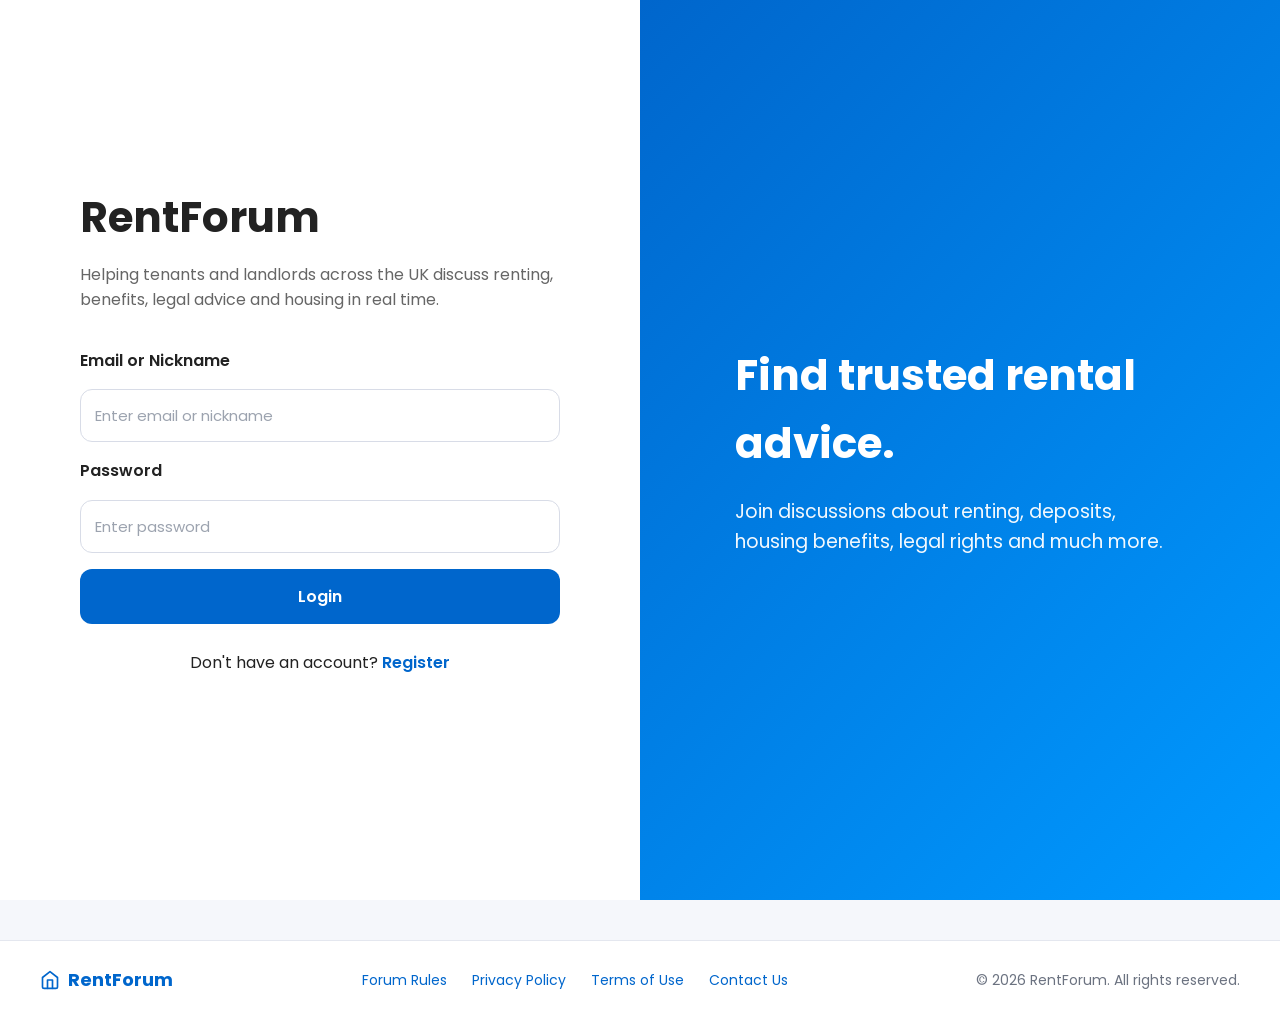
==== commit c6385732: "feat(frontend): semantic HTML with SVG sprite, dynamic category tiles from API, slim footer, complia" ====
--- a/static/index.html
+++ b/static/index.html
@@ -3,266 +3,309 @@
   <head>
     <meta charset="UTF-8" />
     <meta name="viewport" content="width=device-width, initial-scale=1.0" />
-    <title>RentForum | UK Rental Advice Community</title>
+    <title>RentForum | UK Renters Community</title>
     <link rel="stylesheet" href="style.css" id="theme-style" />
     <link rel="preconnect" href="https://fonts.googleapis.com" />
     <link rel="preconnect" href="https://fonts.gstatic.com" crossorigin />
-    <link
-      href="https://fonts.googleapis.com/css2?family=Poppins:wght@300;400;500;600;700&display=swap"
-      rel="stylesheet"
-    />
+    <link href="https://fonts.googleapis.com/css2?family=Poppins:wght@300;400;500;600;700&display=swap" rel="stylesheet" />
   </head>
   <body>
+    <!-- ======================== SVG SPRITE — define all icons once here, reference anywhere with <use href="#id"> ========================= -->
+    <svg xmlns="http://www.w3.org/2000/svg" class="screen-reader" aria-hidden="true" focusable="false">
+      <defs>
+        <symbol id="icon-home" viewBox="0 0 24 24" fill="none" stroke="currentColor" stroke-width="2" stroke-linecap="round" stroke-linejoin="round">
+          <path d="m3 9 9-7 9 7v11a2 2 0 0 1-2 2H5a2 2 0 0 1-2-2z"/>
+          <polyline points="9 22 9 12 15 12 15 22"/>
+        </symbol>
+        <symbol id="icon-moon" viewBox="0 0 24 24" fill="none" stroke="currentColor" stroke-width="2" stroke-linecap="round" stroke-linejoin="round">
+          <path d="M21 12.79A9 9 0 1 1 11.21 3 7 7 0 0 0 21 12.79z"/>
+        </symbol>
+        <symbol id="icon-bell" viewBox="0 0 24 24" fill="none" stroke="currentColor" stroke-width="2" stroke-linecap="round" stroke-linejoin="round">
+          <path d="M18 8A6 6 0 0 0 6 8c0 7-3 9-3 9h18s-3-2-3-9"/>
+          <path d="M13.73 21a2 2 0 0 1-3.46 0"/>
+        </symbol>
+        <symbol id="icon-logout" viewBox="0 0 24 24" fill="none" stroke="currentColor" stroke-width="2" stroke-linecap="round" stroke-linejoin="round">
+          <path d="M9 21H5a2 2 0 0 1-2-2V5a2 2 0 0 1 2-2h4"/>
+          <polyline points="16 17 21 12 16 7"/>
+          <line x1="21" y1="12" x2="9" y2="12"/>
+        </symbol>
+        <symbol id="icon-menu" viewBox="0 0 24 24" fill="none" stroke="currentColor" stroke-width="2" stroke-linecap="round" stroke-linejoin="round">
+          <line x1="3" y1="6" x2="21" y2="6"/>
+          <line x1="3" y1="12" x2="21" y2="12"/>
+          <line x1="3" y1="18" x2="21" y2="18"/>
+        </symbol>
+        <symbol id="icon-plus" viewBox="0 0 24 24" fill="none" stroke="currentColor" stroke-width="2" stroke-linecap="round" stroke-linejoin="round">
+          <line x1="12" y1="5" x2="12" y2="19"/>
+          <line x1="5" y1="12" x2="19" y2="12"/>
+        </symbol>
+        <symbol id="icon-send" viewBox="0 0 24 24" fill="none" stroke="currentColor" stroke-width="2" stroke-linecap="round" stroke-linejoin="round">
+          <line x1="22" y1="2" x2="11" y2="13"/>
+          <polygon points="22 2 15 22 11 13 2 9 22 2"/>
+        </symbol>
+        <symbol id="icon-x" viewBox="0 0 24 24" fill="none" stroke="currentColor" stroke-width="2" stroke-linecap="round" stroke-linejoin="round">
+          <line x1="18" y1="6" x2="6" y2="18"/>
+          <line x1="6" y1="6" x2="18" y2="18"/>
+        </symbol>
+        <symbol id="icon-user" viewBox="0 0 24 24" fill="none" stroke="currentColor" stroke-width="2" stroke-linecap="round" stroke-linejoin="round">
+          <path d="M20 21v-2a4 4 0 0 0-4-4H8a4 4 0 0 0-4 4v2"/>
+          <circle cx="12" cy="7" r="4"/>
+        </symbol>
+        <symbol id="icon-settings" viewBox="0 0 24 24" fill="none" stroke="currentColor" stroke-width="2" stroke-linecap="round" stroke-linejoin="round">
+          <circle cx="12" cy="12" r="3"/>
+          <path d="M19.4 15a1.65 1.65 0 0 0 .33 1.82l.06.06a2 2 0 0 1-2.83 2.83l-.06-.06a1.65 1.65 0 0 0-1.82-.33 1.65 1.65 0 0 0-1 1.51V21a2 2 0 0 1-4 0v-.09A1.65 1.65 0 0 0 9 19.4a1.65 1.65 0 0 0-1.82.33l-.06.06a2 2 0 0 1-2.83-2.83l.06-.06A1.65 1.65 0 0 0 4.68 15a1.65 1.65 0 0 0-1.51-1H3a2 2 0 0 1 0-4h.09A1.65 1.65 0 0 0 4.6 9a1.65 1.65 0 0 0-.33-1.82l-.06-.06a2 2 0 0 1 2.83-2.83l.06.06A1.65 1.65 0 0 0 9 4.68a1.65 1.65 0 0 0 1-1.51V3a2 2 0 0 1 4 0v.09a1.65 1.65 0 0 0 1 1.51 1.65 1.65 0 0 0 1.82-.33l.06-.06a2 2 0 0 1 2.83 2.83l-.06.06A1.65 1.65 0 0 0 19.4 9a1.65 1.65 0 0 0 1.51 1H21a2 2 0 0 1 0 4h-.09a1.65 1.65 0 0 0-1.51 1z"/>
+        </symbol>
+        <symbol id="icon-message-square" viewBox="0 0 24 24" fill="none" stroke="currentColor" stroke-width="2" stroke-linecap="round" stroke-linejoin="round">
+          <path d="M21 15a2 2 0 0 1-2 2H7l-4 4V5a2 2 0 0 1 2-2h14a2 2 0 0 1 2 2z"/>
+        </symbol>
+        <symbol id="icon-folder" viewBox="0 0 24 24" fill="none" stroke="currentColor" stroke-width="2" stroke-linecap="round" stroke-linejoin="round">
+          <path d="M22 19a2 2 0 0 1-2 2H4a2 2 0 0 1-2-2V5a2 2 0 0 1 2-2h5l2 3h9a2 2 0 0 1 2 2z"/>
+        </symbol>
+        <symbol id="icon-thumbs-up" viewBox="0 0 24 24" fill="none" stroke="currentColor" stroke-width="2" stroke-linecap="round" stroke-linejoin="round">
+          <path d="M14 9V5a3 3 0 0 0-3-3l-4 9v11h11.28a2 2 0 0 0 2-1.7l1.38-9a2 2 0 0 0-2-2.3H14z"/>
+          <path d="M7 22H4a2 2 0 0 1-2-2v-7a2 2 0 0 1 2-2h3"/>
+        </symbol>
+        <symbol id="icon-chevron-up" viewBox="0 0 24 24" fill="none" stroke="currentColor" stroke-width="2" stroke-linecap="round" stroke-linejoin="round">
+          <polyline points="18 15 12 9 6 15"/>
+        </symbol>
+        <symbol id="icon-dot" viewBox="0 0 24 24">
+          <circle cx="12" cy="12" r="10" fill="currentColor"/>
+        </symbol>
+        <symbol id="icon-mail" viewBox="0 0 24 24" fill="none" stroke="currentColor" stroke-width="2" stroke-linecap="round" stroke-linejoin="round">
+          <path d="M4 4h16c1.1 0 2 .9 2 2v12c0 1.1-.9 2-2 2H4c-1.1 0-2-.9-2-2V6c0-1.1.9-2 2-2z"/>
+          <polyline points="22,6 12,13 2,6"/>
+        </symbol>
+      </defs>
+    </svg>
     <!-- ACCESSIBILITY -->
-    <a href="#forum-page" class="skip-link">Skip to main content</a>
+    <a href="#main-content" class="skip-link">Skip to main content</a>
     <div aria-live="polite" aria-atomic="true" class="screen-reader"></div>
-
     <!-- ======================================================= LOGIN PAGE ======================================================= -->
-    <section id="login-page" class="page active">
+    <section id="login-page" class="page active" aria-labelledby="login-heading">
       <div class="auth-container">
         <div class="auth-left">
-          <h1>RentForum</h1>
+          <h1 id="login-heading">RentForum</h1>
           <p class="subtitle">
             Helping tenants and landlords across the UK discuss renting,
             benefits, legal advice and housing in real time.
           </p>
-          <form id="loginForm">
-            <label>Email or Nickname</label>
+          <form id="loginForm" action="#" method="post" novalidate>
+            <label for="login-username">Email or Nickname</label>
             <input
               type="text"
               id="login-username"
+              name="identifier"
               placeholder="Enter email or nickname"
+              autocomplete="username"
               required
             />
-            <label>Password</label>
+            <label for="login-password">Password</label>
             <input
               type="password"
               id="login-password"
+              name="password"
               placeholder="Enter password"
+              autocomplete="current-password"
               required
             />
-            <button type="submit" id="loginButton" class="primary-btn">
-              Login
-            </button>
+            <button type="submit" id="loginButton" class="primary-btn">Login</button>
             <p class="switch-page">
               Don't have an account?
               <a href="#" id="show-register">Register</a>
             </p>
           </form>
         </div>
-        <div class="auth-right">
+        <div class="auth-right" aria-hidden="true">
           <div class="hero-text">
             <h2>Find trusted rental advice.</h2>
-            <p>
-              Join discussions about renting, deposits, housing benefits, legal
-              rights and much more.
-            </p>
+            <p>Join discussions about renting, deposits, housing benefits, legal rights and much more.</p>
           </div>
         </div>
       </div>
     </section>
-
     <!-- ======================================================= REGISTER PAGE ======================================================= -->
-    <section id="register-page" class="page hidden">
+    <section id="register-page" class="page hidden" aria-labelledby="register-heading">
       <div class="auth-container">
         <div class="auth-left">
-          <h1>Create Account</h1>
+          <h1 id="register-heading">Create Account</h1>
           <p class="subtitle">Become part of the RentForum community.</p>
-          <form id="registerForm">
-            <label>Nickname</label>
-            <input type="text" id="nickname" required />
-            <label>First Name</label>
-            <input type="text" id="first-name" required />
-            <label>Last Name</label>
-            <input type="text" id="last-name" required />
-            <label>Email</label>
-            <input type="email" id="email" required />
-            <label>Password</label>
-            <input type="password" id="password" required />
-            <label>Age</label>
-            <input type="number" id="age" min="16" required />
-            <label>Gender</label>
-            <select id="gender">
+          <form id="registerForm" action="#" method="post" novalidate>
+            <label for="nickname">Nickname</label>
+            <input type="text" id="nickname" name="nickname" autocomplete="username" required />
+            <label for="first-name">First Name</label>
+            <input type="text" id="first-name" name="first_name" autocomplete="given-name" required />
+            <label for="last-name">Last Name</label>
+            <input type="text" id="last-name" name="last_name" autocomplete="family-name" required />
+            <label for="email">Email</label>
+            <input type="email" id="email" name="email" autocomplete="email" required />
+            <label for="password">Password</label>
+            <input type="password" id="password" name="password" autocomplete="new-password" required />
+            <label for="age">Age</label>
+            <input type="number" id="age" name="age" min="16" required />
+            <label for="gender">Gender</label>
+            <select id="gender" name="gender" required>
               <option value="">Select</option>
-              <option>Female</option>
-              <option>Male</option>
-              <option>Non-binary</option>
-              <option>Prefer not to say</option>
+              <option value="Female">Female</option>
+              <option value="Male">Male</option>
+              <option value="Non-binary">Non-binary</option>
+              <option value="Prefer not to say">Prefer not to say</option>
             </select>
-            <button type="submit" id="registerButton" class="primary-btn">
-              Create Account
-            </button>
+            <button type="submit" id="registerButton" class="primary-btn">Create Account</button>
             <p class="switch-page">
               Already have an account?
               <a href="#" id="show-login">Login</a>
             </p>
           </form>
         </div>
-        <div class="auth-right">
+        <div class="auth-right" aria-hidden="true">
           <div class="hero-text">
             <h2>Join thousands of UK renters.</h2>
-            <p>
-              Ask questions, help others and chat privately with members in real
-              time.
-            </p>
+            <p>Ask questions, help others and chat privately with members in real time.</p>
           </div>
         </div>
       </div>
     </section>
-
     <!-- ======================================================= FORUM PAGE ======================================================= -->
     <section id="forum-page" class="page hidden">
-      <header>
-        <div class="logo">🏠 RentForum</div>
-        <nav class="main-nav">
+      <header role="banner">
+        <div class="logo" aria-label="RentForum home">
+          <svg class="icon" aria-hidden="true" focusable="false"><use href="#icon-home"/></svg>
+          RentForum
+        </div>
+        <nav class="main-nav" aria-label="Main navigation">
           <a id="homeLink" href="#">Home</a>
           <a id="categoriesLink" href="#">Categories</a>
           <a id="messagesLink" href="#">Messages</a>
           <a id="aboutLink" href="#">About</a>
         </nav>
         <div class="header-right">
-          <input
-            type="search"
-            id="searchInput"
-            placeholder="Search discussions..."
-            autocomplete="off"
-          />
-          <button id="themeToggleButton" aria-label="Toggle dark mode">🌙</button>
-          <button id="notificationButton" aria-label="Notifications">🔔</button>
+          <label for="searchInput" class="screen-reader">Search discussions</label>
+          <input type="search" id="searchInput" placeholder="Search discussions..." autocomplete="off" aria-label="Search discussions" />
+          <button type="button" id="themeToggleButton" aria-label="Toggle dark mode">
+            <svg class="icon" aria-hidden="true" focusable="false"><use href="#icon-moon"/></svg>
+          </button>
+          <button type="button" id="notificationButton" aria-label="Notifications" aria-haspopup="true" aria-expanded="false">
+            <svg class="icon" aria-hidden="true" focusable="false"><use href="#icon-bell"/></svg>
+          </button>
           <div class="profile">
             <span id="username">Guest</span>
-            <button id="logoutButton" class="secondary-btn">Logout</button>
-          </div>
-          <button
-            id="mobileMenuToggle"
-            class="mobile-menu-toggle"
-            aria-label="Toggle menu"
-          >☰</button>
+            <button type="button" id="logoutButton" class="secondary-btn">
+              <svg class="icon" aria-hidden="true" focusable="false"><use href="#icon-logout"/></svg>
+              Logout
+            </button>
+          </div>
+          <button type="button" id="mobileMenuToggle" class="mobile-menu-toggle" aria-label="Toggle navigation menu" aria-haspopup="true" aria-expanded="false">
+            <svg class="icon" aria-hidden="true" focusable="false"><use href="#icon-menu"/></svg>
+          </button>
         </div>
       </header>
-
       <div class="main-layout">
-
-        <!-- LEFT SIDEBAR -->
-        <aside class="sidebar">
-          <h3>Categories</h3>
-          <ul class="categories">
-            <li id="category-all" class="active-category">All Discussions</li>
-            <li id="category-england">England</li>
-            <li id="category-wales">Wales</li>
-            <li id="category-scotland">Scotland</li>
-            <li id="category-ni">N. Ireland</li>
-            <li id="category-benefits">Benefits</li>
-            <li id="category-legal">Legal Advice</li>
-            <li id="category-social">Social Housing</li>
-            <li id="category-private">Private Renting</li>
-          </ul>
-          <button id="new-post">+ New Discussion</button>
+        <aside class="sidebar" aria-label="Discussion categories">
+          <h2>Categories</h2>
+          <div class="category-tiles" id="categoryTiles" role="list">
+            <div class="category-tile active-category" id="category-all" role="listitem" tabindex="0">All Discussions</div>
+          </div>
+          <button type="button" id="new-post" class="primary-btn">
+            <svg class="icon" aria-hidden="true" focusable="false"><use href="#icon-plus"/></svg>
+            New Discussion
+          </button>
         </aside>
-
-        <!-- MAIN DISCUSSION FEED -->
-        <main class="feed">
-          <section class="feed-header">
-            <div>
-              <h2>Recent Discussions</h2>
-              <p>
-                Browse the latest discussions from renters and landlords across
-                the UK.
-              </p>
-            </div>
-          </section>
-          <!-- Posts rendered here by app.js -->
-          <section class="discussion-list" id="discussionList"></section>
+        <main id="main-content" class="feed">
+          <div class="feed-header">
+            <h2>Recent Discussions</h2>
+            <p>Browse the latest discussions from renters and landlords across the UK.</p>
+          </div>
+          <section class="discussion-list" id="discussionList" aria-label="Discussion feed" aria-live="polite"></section>
         </main>
-
-        <!-- RIGHT SIDEBAR -->
-        <aside class="chat-sidebar">
+        <aside class="chat-sidebar" aria-label="Online members and private chat">
           <div class="members-panel">
-            <h3>Online Members</h3>
-            <ul class="user-list" id="onlineList"></ul>
-            <h3>Offline</h3>
-            <ul class="user-list" id="offlineList"></ul>
+            <h2>Online Members</h2>
+            <ul class="user-list" id="onlineList" aria-label="Online members"></ul>
+            <h2>Offline</h2>
+            <ul class="user-list" id="offlineList" aria-label="Offline members"></ul>
           </div>
           <div class="chat-panel">
             <div class="chat-header">
-              <h3>Private Messages</h3>
-              <span class="chat-status">Connected</span>
+              <h2>Private Messages</h2>
+              <span class="chat-status" aria-live="polite">Connected</span>
             </div>
-            <div class="chat-window" id="chatWindow"></div>
-            <form id="messageForm">
-              <input
-                type="text"
-                id="messageInput"
-                placeholder="Type a message..."
-                maxlength="500"
-                autocomplete="off"
-              />
-              <button type="submit" id="sendMessageButton" class="primary-btn">
-                Send
+            <div class="chat-window" id="chatWindow" role="log" aria-label="Chat messages" aria-live="polite"></div>
+            <form id="messageForm" action="#" method="post" novalidate aria-label="Send a message">
+              <label for="messageInput" class="screen-reader">Type a message</label>
+              <input type="text" id="messageInput" placeholder="Type a message..." maxlength="500" autocomplete="off" />
+              <button type="submit" id="sendMessageButton" aria-label="Send message">
+                <svg class="icon" aria-hidden="true" focusable="false"><use href="#icon-send"/></svg>
               </button>
             </form>
           </div>
         </aside>
 
       </div>
-
-      <!-- NOTIFICATION DROPDOWN -->
-      <div id="notificationPanel" class="dropdown hidden">
-        <div class="dropdown-header">
-          <h3>Notifications</h3>
-        </div>
+      <div id="notificationPanel" class="dropdown hidden" role="dialog" aria-label="Notifications" aria-modal="false">
+        <div class="dropdown-header"><h3>Notifications</h3></div>
         <ul class="notification-list" id="notificationList"></ul>
       </div>
-
-      <!-- PROFILE DROPDOWN -->
-      <div id="profileDropdown" class="dropdown hidden">
+      <div id="profileDropdown" class="dropdown hidden" role="dialog" aria-label="Profile menu" aria-modal="false">
         <ul>
-          <li>👤 My Profile</li>
-          <li>⚙ Settings</li>
-          <li>🌙 Dark Mode</li>
-          <li id="logoutDropdown">🚪 Logout</li>
+          <li><button type="button"><svg class="icon" aria-hidden="true" focusable="false"><use href="#icon-user"/></svg> My Profile</button></li>
+          <li><button type="button"><svg class="icon" aria-hidden="true" focusable="false"><use href="#icon-settings"/></svg> Settings</button></li>
+          <li><button type="button"><svg class="icon" aria-hidden="true" focusable="false"><use href="#icon-moon"/></svg> Dark Mode</button></li>
+          <li><button type="button" id="logoutDropdown"><svg class="icon" aria-hidden="true" focusable="false"><use href="#icon-logout"/></svg> Logout</button></li>
         </ul>
       </div>
 
-      <!-- MOBILE MENU -->
-      <nav id="mobileMenu" class="mobile-menu hidden">
-        <button class="mobile-link">🏠 Home</button>
-        <button class="mobile-link">📂 Categories</button>
-        <button class="mobile-link">💬 Messages</button>
-        <button class="mobile-link">🔔 Notifications</button>
-        <button class="mobile-link">👤 Profile</button>
-        <button class="mobile-link">🚪 Logout</button>
+      <nav id="mobileMenu" class="mobile-menu hidden" aria-label="Mobile navigation">
+        <button type="button" class="mobile-link"><svg class="icon" aria-hidden="true" focusable="false"><use href="#icon-home"/></svg> Home</button>
+        <button type="button" class="mobile-link"><svg class="icon" aria-hidden="true" focusable="false"><use href="#icon-folder"/></svg> Categories</button>
+        <button type="button" class="mobile-link"><svg class="icon" aria-hidden="true" focusable="false"><use href="#icon-message-square"/></svg> Messages</button>
+        <button type="button" class="mobile-link"><svg class="icon" aria-hidden="true" focusable="false"><use href="#icon-bell"/></svg> Notifications</button>
+        <button type="button" class="mobile-link"><svg class="icon" aria-hidden="true" focusable="false"><use href="#icon-user"/></svg> Profile</button>
+        <button type="button" class="mobile-link"><svg class="icon" aria-hidden="true" focusable="false"><use href="#icon-logout"/></svg> Logout</button>
       </nav>
 
-      <!-- SOCKET STATUS -->
-      <div id="socketStatus" class="socket-status">🟢 Connected</div>
-
-      <!-- ONLINE USER COUNT -->
-      <div id="onlineCounter" class="online-counter">
-        Online Users: <strong>0</strong>
-      </div>
-
-      <!-- SEARCH RESULTS -->
-      <div id="searchResults" class="hidden">
+      <div id="socketStatus" class="socket-status" role="status" aria-live="polite">
+        <svg class="icon" aria-hidden="true" focusable="false"><use href="#icon-dot"/></svg>
+        Connected
+      </div>
+
+      <div id="onlineCounter" class="online-counter" aria-live="polite">Online: <strong>0</strong></div>
+
+      <div id="searchResults" class="hidden" role="region" aria-label="Search results" aria-live="polite">
         <h3>Search Results</h3>
         <div id="searchResultsList"></div>
       </div>
 
-      <!-- BACK TO TOP -->
-      <button id="backToTop">↑</button>
-
+      <button type="button" id="backToTop" aria-label="Back to top">
+        <svg class="icon" aria-hidden="true" focusable="false"><use href="#icon-chevron-up"/></svg>
+      </button>
     </section>
 
-    <!-- ========================================== CREATE DISCUSSION MODAL ========================================== -->
-    <div id="createDiscussionModal" class="modal hidden">
+    <!-- ======================================================= FOOTER ======================================================= -->
+    <footer role="contentinfo">
+      <div class="footer-brand">
+        <svg class="icon" aria-hidden="true" focusable="false"><use href="#icon-home"/></svg>
+        RentForum
+      </div>
+      <nav class="footer-links" aria-label="Footer links">
+        <a href="#">Forum Rules</a>
+        <a href="#">Privacy Policy</a>
+        <a href="#">Terms of Use</a>
+        <a href="#">Contact Us</a>
+      </nav>
+      <p class="copyright">© 2026 RentForum. All rights reserved.</p>
+    </footer>
+
+    <!-- CREATE DISCUSSION MODAL -->
+    <div id="createDiscussionModal" class="modal hidden" role="dialog" aria-modal="true" aria-labelledby="createDiscussionHeading">
       <div class="modal-content">
-        <button class="close-modal">&times;</button>
-        <h2>Create New Discussion</h2>
-        <form id="discussionForm">
+        <button type="button" class="close-modal" aria-label="Close">
+          <svg class="icon" aria-hidden="true" focusable="false"><use href="#icon-x"/></svg>
+        </button>
+        <h2 id="createDiscussionHeading">Create New Discussion</h2>
+        <form id="discussionForm" action="#" method="post" novalidate>
           <label for="discussionTitle">Title</label>
-          <input type="text" id="discussionTitle" maxlength="150" required />
+          <input type="text" id="discussionTitle" name="title" maxlength="150" required />
           <label for="discussionCategory">Category</label>
-          <select id="discussionCategory">
+          <select id="discussionCategory" name="category_id" required>
             <option value="">Select a category</option>
             <optgroup label="Country">
               <option value="cat-001">England</option>
@@ -312,111 +355,73 @@
             </optgroup>
           </select>
           <label for="discussionBody">Discussion</label>
-          <textarea
-            id="discussionBody"
-            rows="8"
-            maxlength="5000"
-            placeholder="Describe your issue or share your experience..."
-            required
-          ></textarea>
-          <button type="submit" id="createDiscussionButton" class="primary-btn">
-            Post Discussion
-          </button>
+          <textarea id="discussionBody" name="content" rows="8" maxlength="5000" placeholder="Describe your issue or share your experience..." required></textarea>
+          <button type="submit" id="createDiscussionButton" class="primary-btn">Post Discussion</button>
         </form>
       </div>
     </div>
-
-    <!-- ========================================== VIEW DISCUSSION MODAL ========================================== -->
-    <div id="discussionModal" class="modal hidden">
+    <!-- VIEW DISCUSSION MODAL -->
+    <div id="discussionModal" class="modal hidden" role="dialog" aria-modal="true" aria-labelledby="discussionHeading">
       <div class="modal-content large">
-        <button class="close-modal">&times;</button>
+        <button type="button" class="close-modal" aria-label="Close">
+          <svg class="icon" aria-hidden="true" focusable="false"><use href="#icon-x"/></svg>
+        </button>
         <span class="category england"></span>
         <h2 id="discussionHeading"></h2>
         <div class="discussion-meta"></div>
-        <div class="discussion-content">
-          <p></p>
-        </div>
+        <div class="discussion-content"><p></p></div>
         <hr />
-        <section class="comments">
+        <section class="comments" aria-label="Replies">
           <h3>Replies</h3>
-          <!-- Comments rendered here by app.js -->
-          <div id="commentsContainer"></div>
-          <form id="commentForm">
+          <div id="commentsContainer" aria-live="polite"></div>
+          <form id="commentForm" action="#" method="post" novalidate aria-label="Post a reply">
             <label for="commentText">Write a reply</label>
-            <textarea id="commentText" rows="5" required></textarea>
-            <button type="submit" id="replyButton" class="primary-btn">
-              Post Reply
-            </button>
+            <textarea id="commentText" name="content" rows="5" required></textarea>
+            <button type="submit" id="replyButton" class="primary-btn">Post Reply</button>
           </form>
         </section>
       </div>
     </div>
-
-    <!-- ========================================== LOADING SPINNER ========================================== -->
-    <div id="loadingOverlay" class="hidden">
+    <!-- CATEGORY PICKER MODAL -->
+    <div id="categoryPickerModal" class="modal hidden" role="dialog" aria-modal="true" aria-labelledby="categoryPickerHeading">
+      <div class="modal-content">
+        <button type="button" class="close-modal" aria-label="Close">
+          <svg class="icon" aria-hidden="true" focusable="false"><use href="#icon-x"/></svg>
+        </button>
+        <h2 id="categoryPickerHeading">Choose a category</h2>
+        <ul class="category-picker-list" id="categoryPickerList" role="list"></ul>
+      </div>
+    </div>
+    <!-- LOADING SPINNER -->
+    <div id="loadingOverlay" class="hidden" role="status" aria-label="Loading">
       <div class="spinner"></div>
     </div>
-
-    <!-- ========================================== TOAST MESSAGE ========================================== -->
-    <div id="toast" class="hidden">Action completed successfully.</div>
-
-    <!-- ========================================== EMPTY STATES ========================================== -->
-    <section id="emptyPosts" class="empty-state hidden">
-      <span class="empty-icon">💬</span>
+    <!-- TOAST MESSAGE -->
+    <div id="toast" class="hidden" role="status" aria-live="polite">Action completed successfully.</div>
+    <!-- EMPTY STATES -->
+    <div id="emptyPosts" class="empty-state hidden">
+      <svg class="empty-icon" aria-hidden="true" focusable="false"><use href="#icon-message-square"/></svg>
       <h2>No discussions yet</h2>
       <p>Be the first member to start a discussion.</p>
-      <button class="primary-btn">Create Discussion</button>
-    </section>
-
-    <section id="emptyMessages" class="empty-state hidden">
-      <span class="empty-icon">✉️</span>
+      <button type="button" class="primary-btn">Create Discussion</button>
+    </div>
+    <div id="emptyMessages" class="empty-state hidden">
+      <svg class="empty-icon" aria-hidden="true" focusable="false"><use href="#icon-mail"/></svg>
       <h2>No messages</h2>
       <p>Start chatting with another member.</p>
-    </section>
-
-    <!-- ========================================== FOOTER ========================================== -->
-    <footer>
-      <div class="footer-content">
-        <div>
-          <h3>🏠 RentForum</h3>
-          <p>
-            A UK community where tenants and landlords can ask questions, share
-            experiences and receive advice in real time.
-          </p>
-        </div>
-        <div>
-          <h4>Categories</h4>
-          <ul>
-            <li>England</li>
-            <li>Wales</li>
-            <li>Scotland</li>
-            <li>N. Ireland</li>
-            <li>Benefits</li>
-            <li>Legal Advice</li>
-            <li>Social Housing</li>
-            <li>Private Renting</li>
-          </ul>
-        </div>
-        <div>
-          <h4>Community</h4>
-          <ul>
-            <li>Forum Rules</li>
-            <li>Privacy Policy</li>
-            <li>Terms of Use</li>
-            <li>Contact Us</li>
-          </ul>
-        </div>
-      </div>
-      <div class="copyright">© 2026 RentForum. All rights reserved.</div>
-    </footer>
-
-    <!-- ========================================== USER PROFILE MODAL ========================================== -->
-    <div id="profileModal" class="modal hidden">
+    </div>
+
+    <!-- USER PROFILE MODAL -->
+    <div id="profileModal" class="modal hidden" role="dialog" aria-modal="true" aria-labelledby="profileModalHeading">
       <div class="modal-content">
-        <button class="close-modal">&times;</button>
-        <h2>My Profile</h2>
+        <button type="button" class="close-modal" aria-label="Close">
+          <svg class="icon" aria-hidden="true" focusable="false"><use href="#icon-x"/></svg>
+        </button>
+        <h2 id="profileModalHeading">My Profile</h2>
         <div class="profile-card">
-          <div class="profile-avatar">👤</div>
+          <div class="profile-avatar" aria-hidden="true">
+            <svg class="icon" aria-hidden="true" focusable="false"><use href="#icon-user"/></svg>
+          </div>
           <h3 id="profileName">Guest User</h3>
           <p id="profileEmail">guest@email.com</p>
           <div class="profile-stats">
@@ -427,25 +432,30 @@
         </div>
       </div>
     </div>
-
-    <!-- ========================================== SETTINGS MODAL ========================================== -->
-    <div id="settingsModal" class="modal hidden">
+    <!-- SETTINGS MODAL -->
+    <div id="settingsModal" class="modal hidden" role="dialog" aria-modal="true" aria-labelledby="settingsModalHeading">
       <div class="modal-content">
-        <button class="close-modal">&times;</button>
-        <h2>Settings</h2>
-        <label>Theme</label>
+        <button type="button" class="close-modal" aria-label="Close">
+          <svg class="icon" aria-hidden="true" focusable="false"><use href="#icon-x"/></svg>
+        </button>
+        <h2 id="settingsModalHeading">Settings</h2>
+        <label for="themeSelect">Theme</label>
         <select id="themeSelect">
-          <option>Light</option>
-          <option>Dark</option>
+          <option value="light">Light</option>
+          <option value="dark">Dark</option>
         </select>
-        <label>Notifications</label>
-        <input type="checkbox" checked />
-        <label>Show Online Status</label>
-        <input type="checkbox" checked />
-      </div>
-    </div>
-
-    <!-- ========================================== JAVASCRIPT TEMPLATES ========================================== -->
+        <div class="setting-row">
+          <label for="notificationsToggle">Notifications</label>
+          <input type="checkbox" id="notificationsToggle" checked />
+        </div>
+        <div class="setting-row">
+          <label for="onlineStatusToggle">Show Online Status</label>
+          <input type="checkbox" id="onlineStatusToggle" checked />
+        </div>
+      </div>
+    </div>
+
+    <!-- JAVASCRIPT TEMPLATES -->
     <template id="discussionTemplate">
       <article class="discussion-card">
         <span class="category"></span>
@@ -453,13 +463,17 @@
         <div class="discussion-meta"></div>
         <p class="discussion-preview"></p>
         <div class="discussion-footer">
-          <button class="like-btn">👍</button>
-          <button class="comment-btn">💬 0</button>
-          <button class="read-btn">Read Discussion</button>
+          <button type="button" class="like-btn" aria-label="Like this discussion">
+            <svg class="icon" aria-hidden="true" focusable="false"><use href="#icon-thumbs-up"/></svg>
+          </button>
+          <button type="button" class="comment-btn" aria-label="View comments">
+            <svg class="icon" aria-hidden="true" focusable="false"><use href="#icon-message-square"/></svg>
+            0
+          </button>
+          <button type="button" class="read-btn">Read Discussion</button>
         </div>
       </article>
     </template>
-
     <template id="messageTemplate">
       <div class="message received">
         <span class="sender"></span>
@@ -467,7 +481,6 @@
         <small></small>
       </div>
     </template>
-
     <template id="commentTemplate">
       <article class="comment">
         <strong></strong>
@@ -475,8 +488,6 @@
         <small></small>
       </article>
     </template>
-
-    <!-- JAVASCRIPT -->
     <script src="app.js"></script>
   </body>
 </html>
--- a/static/style.css
+++ b/static/style.css
@@ -244,24 +244,59 @@
 .sidebar h3 {
   margin-bottom: 20px;
 }
-.categories {
+.category-tiles {
   display: flex;
   flex-direction: column;
   gap: 10px;
 }
-.categories li {
+.category-tile {
   padding: 12px;
   border-radius: 10px;
   cursor: pointer;
   transition: 0.25s;
 }
-.categories li:hover {
+.category-tile:hover {
   background: #eef5ff;
   color: #0066cc;
 }
 .active-category {
   background: #0066cc;
   color: white;
+}
+.category-picker-list {
+  display: flex;
+  flex-direction: column;
+  gap: 8px;
+  margin-top: 15px;
+  max-height: 60vh;
+  overflow-y: auto;
+}
+.category-picker-list li {
+  padding: 12px 14px;
+  border-radius: 10px;
+  cursor: pointer;
+  background: #f7f9fc;
+  transition: 0.2s;
+}
+.category-picker-list li:hover {
+  background: #eef5ff;
+  color: #0066cc;
+}
+.category-picker-list li.active-category {
+  background: #0066cc;
+  color: white;
+}
+.category-picker-list .sub-group-label {
+  padding: 10px 4px 2px;
+  font-size: 12px;
+  font-weight: 700;
+  text-transform: uppercase;
+  color: #8a94a6;
+  cursor: default;
+}
+.category-picker-list .sub-group-label:hover {
+  background: none;
+  color: #8a94a6;
 }
 /* ========================================================== NEW DISCUSSION BUTTON ========================================================== */
 #new-post {
@@ -438,8 +473,10 @@
   box-shadow: 0 8px 25px rgba(0, 0, 0, 0.05);
 }
 .empty-icon {
-  font-size: 72px;
-  margin-bottom: 20px;
+    width: 48px;
+    height: 48px;
+    margin-bottom: 16px;
+    color: #9ca3af;
 }
 .empty-state h2 {
   margin-bottom: 15px;
@@ -733,18 +770,29 @@
 /* ========================================================== FOOTER ========================================================== */
 footer {
   background: #ffffff;
-  border-top: 1px solid #e5e7eb;
+  border-top: 1px solid #e4e7ef;
   margin-top: 40px;
-  padding: 30px;
-  text-align: center;
+  height: 80px;
+  display: flex;
+  justify-content: space-between;
+  align-items: center;
+  gap: 25px;
+  padding: 0 40px;
   color: #6b7280;
   font-size: 14px;
 }
+.footer-brand {
+  display: flex;
+  align-items: center;
+  gap: 8px;
+  font-size: 18px;
+  font-weight: 700;
+  color: #0066cc;
+  white-space: nowrap;
+}
 .footer-links {
   display: flex;
-  justify-content: center;
   gap: 25px;
-  margin-top: 12px;
 }
 .footer-links a {
   color: #0066cc;
@@ -752,6 +800,9 @@
 }
 .footer-links a:hover {
   color: #0053a8;
+}
+.copyright {
+  white-space: nowrap;
 }
 /* ==========================================================  MOBILE NAVIGATION ========================================================== */
 .mobile-menu {
@@ -1230,6 +1281,13 @@
     clip: rect(0,0,0,0);
     white-space: nowrap;
     border: 0;
+}
+.icon {
+    display: inline-block;
+    vertical-align: middle;
+    flex-shrink: 0;
+    width: 20px;
+    height: 20px;
 }
 /* ========================================================== MEMBERS PANEL ========================================================== */
 .members-panel {
@@ -1344,36 +1402,13 @@
     color: #9ca3af;
 }
 
-/* ========================================================== FOOTER CONTENT ========================================================== */
-.footer-content {
-    display: grid;
-    grid-template-columns: repeat(3, 1fr);
-    gap: 40px;
-    text-align: left;
-    margin-bottom: 30px;
-}
-.footer-content h3,
-.footer-content h4 {
-    margin-bottom: 16px;
-    color: #1f2937;
-}
-.footer-content ul {
-    display: flex;
-    flex-direction: column;
-    gap: 8px;
-}
-.footer-content ul li {
-    color: #6b7280;
-    font-size: 14px;
-}
-.copyright {
-    border-top: 1px solid #e5e7eb;
-    padding-top: 20px;
-    font-size: 13px;
-}
 @media (max-width: 768px) {
-    .footer-content {
-        grid-template-columns: 1fr;
+    footer {
+        height: auto;
+        flex-wrap: wrap;
+        justify-content: center;
+        text-align: center;
+        padding: 16px 20px;
     }
 }
 /* ========================================================== MESSAGE FORM LAYOUT ========================================================== */
@@ -1410,197 +1445,3 @@
   padding: 40px;
   font-size: 15px;
 }
-
-/* ========================================================== SKIP LINK ========================================================== */
-.skip-link {
-  position: absolute;
-  top: -100px;
-  left: 0;
-  background: #0066cc;
-  color: white;
-  padding: 10px 16px;
-  border-radius: 0 0 8px 0;
-  z-index: 9999;
-  font-weight: 600;
-  transition: top 0.2s;
-}
-.skip-link:focus {
-  top: 0;
-}
-
-/* ========================================================== SCREEN READER ONLY ========================================================== */
-.screen-reader {
-  position: absolute;
-  width: 1px;
-  height: 1px;
-  padding: 0;
-  overflow: hidden;
-  clip: rect(0, 0, 0, 0);
-  white-space: nowrap;
-  border: 0;
-}
-
-/* ========================================================== MEMBERS PANEL ========================================================== */
-.members-panel {
-  margin-bottom: 20px;
-  padding-bottom: 20px;
-  border-bottom: 1px solid #e5e7eb;
-}
-.members-panel h3 {
-  margin-bottom: 12px;
-  font-size: 16px;
-  color: #374151;
-}
-
-/* ========================================================== CHAT PANEL ========================================================== */
-.chat-panel {
-  display: flex;
-  flex-direction: column;
-  flex: 1;
-  min-height: 0;
-}
-
-/* ========================================================== DROPDOWN ========================================================== */
-.dropdown {
-  position: fixed;
-  top: 88px;
-  right: 20px;
-  background: white;
-  border-radius: 14px;
-  border: 1px solid #e5e7eb;
-  box-shadow: 0 12px 35px rgba(0, 0, 0, 0.12);
-  z-index: 200;
-  min-width: 280px;
-  padding: 16px;
-}
-.dropdown-header {
-  padding-bottom: 12px;
-  border-bottom: 1px solid #e5e7eb;
-  margin-bottom: 12px;
-}
-.notification-list {
-  display: flex;
-  flex-direction: column;
-  gap: 12px;
-}
-.notification-list li {
-  font-size: 14px;
-  color: #374151;
-  line-height: 1.5;
-}
-.notification-list small {
-  display: block;
-  color: #9ca3af;
-  font-size: 12px;
-  margin-top: 4px;
-}
-
-/* ========================================================== COMMENT ========================================================== */
-.comment {
-  background: #f8fafc;
-  border-radius: 12px;
-  padding: 16px;
-  margin-bottom: 14px;
-}
-.comment strong {
-  display: block;
-  margin-bottom: 6px;
-  color: #1f2937;
-  font-size: 14px;
-}
-.comment p {
-  color: #374151;
-  font-size: 15px;
-  line-height: 1.6;
-  margin: 0;
-}
-.comment small {
-  display: block;
-  margin-top: 8px;
-  color: #9ca3af;
-  font-size: 12px;
-}
-
-/* ========================================================== SOCKET STATUS ========================================================== */
-.socket-status {
-  position: fixed;
-  bottom: 20px;
-  left: 20px;
-  background: #dcfce7;
-  color: #15803d;
-  padding: 8px 14px;
-  border-radius: 999px;
-  font-size: 13px;
-  font-weight: 600;
-  z-index: 100;
-}
-
-/* ========================================================== ONLINE COUNTER ========================================================== */
-.online-counter {
-  position: fixed;
-  bottom: 60px;
-  left: 20px;
-  background: white;
-  border: 1px solid #e5e7eb;
-  border-radius: 999px;
-  padding: 8px 16px;
-  font-size: 13px;
-  font-weight: 600;
-  color: #374151;
-  z-index: 100;
-  box-shadow: 0 4px 12px rgba(0, 0, 0, 0.08);
-}
-
-/* ========================================================== MEMBER STATUS ========================================================== */
-.member-online {
-  color: #15803d;
-}
-.member-offline {
-  color: #9ca3af;
-}
-
-/* ========================================================== FOOTER CONTENT ========================================================== */
-.footer-content {
-  display: grid;
-  grid-template-columns: repeat(3, 1fr);
-  gap: 40px;
-  text-align: left;
-  margin-bottom: 30px;
-}
-.footer-content h3,
-.footer-content h4 {
-  margin-bottom: 16px;
-  color: #1f2937;
-}
-.footer-content ul {
-  display: flex;
-  flex-direction: column;
-  gap: 8px;
-}
-.footer-content ul li {
-  color: #6b7280;
-  font-size: 14px;
-}
-.copyright {
-  border-top: 1px solid #e5e7eb;
-  padding-top: 20px;
-  font-size: 13px;
-}
-@media (max-width: 768px) {
-  .footer-content {
-    grid-template-columns: 1fr;
-  }
-}
-
-/* ========================================================== MESSAGE FORM LAYOUT ========================================================== */
-#messageForm {
-  flex-direction: row;
-  align-items: center;
-  margin-top: 20px;
-  border-top: 1px solid #e5e7eb;
-  padding-top: 20px;
-  gap: 12px;
-}
-#messageForm input {
-  flex: 1;
-}
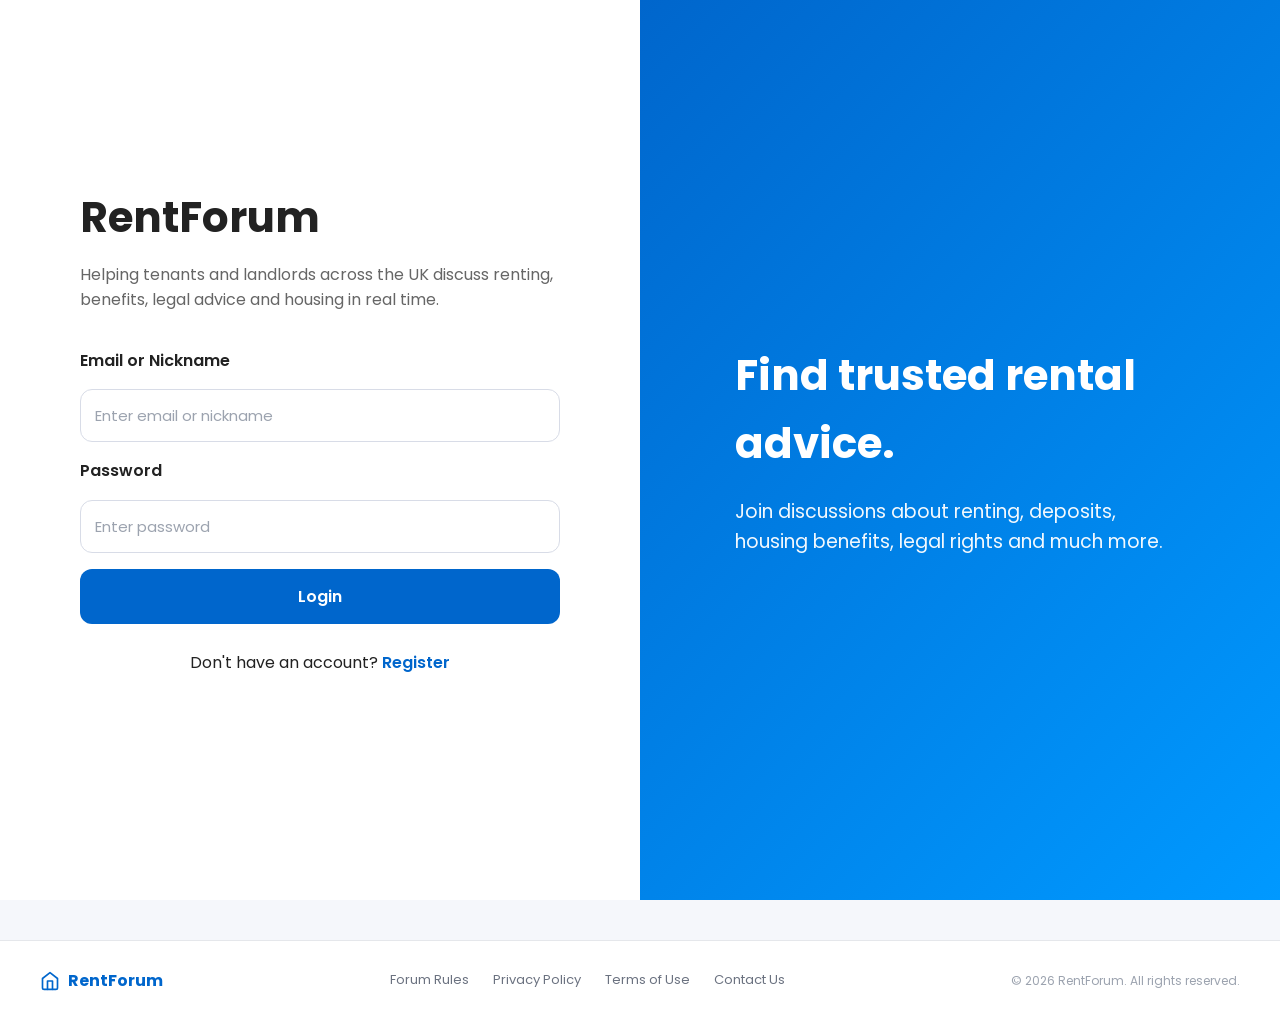
==== commit 81530342: "pushing Amal missing code" ====
--- a/static/index.html
+++ b/static/index.html
@@ -3,14 +3,18 @@
   <head>
     <meta charset="UTF-8" />
     <meta name="viewport" content="width=device-width, initial-scale=1.0" />
-    <title>RentForum | UK Renters Community</title>
+    <title>RentForum | UK Rental Advice Community</title>
     <link rel="stylesheet" href="style.css" id="theme-style" />
     <link rel="preconnect" href="https://fonts.googleapis.com" />
     <link rel="preconnect" href="https://fonts.gstatic.com" crossorigin />
-    <link href="https://fonts.googleapis.com/css2?family=Poppins:wght@300;400;500;600;700&display=swap" rel="stylesheet" />
+    <link
+      href="https://fonts.googleapis.com/css2?family=Poppins:wght@300;400;500;600;700&display=swap"
+      rel="stylesheet"
+    />
   </head>
   <body>
-    <!-- ======================== SVG SPRITE — define all icons once here, reference anywhere with <use href="#id"> ========================= -->
+
+    <!-- SVG SPRITE -->
     <svg xmlns="http://www.w3.org/2000/svg" class="screen-reader" aria-hidden="true" focusable="false">
       <defs>
         <symbol id="icon-home" viewBox="0 0 24 24" fill="none" stroke="currentColor" stroke-width="2" stroke-linecap="round" stroke-linejoin="round">
@@ -76,42 +80,24 @@
         </symbol>
       </defs>
     </svg>
+
     <!-- ACCESSIBILITY -->
     <a href="#main-content" class="skip-link">Skip to main content</a>
     <div aria-live="polite" aria-atomic="true" class="screen-reader"></div>
-    <!-- ======================================================= LOGIN PAGE ======================================================= -->
+
+    <!-- LOGIN PAGE -->
     <section id="login-page" class="page active" aria-labelledby="login-heading">
       <div class="auth-container">
         <div class="auth-left">
           <h1 id="login-heading">RentForum</h1>
-          <p class="subtitle">
-            Helping tenants and landlords across the UK discuss renting,
-            benefits, legal advice and housing in real time.
-          </p>
+          <p class="subtitle">Helping tenants and landlords across the UK discuss renting, benefits, legal advice and housing in real time.</p>
           <form id="loginForm" action="#" method="post" novalidate>
             <label for="login-username">Email or Nickname</label>
-            <input
-              type="text"
-              id="login-username"
-              name="identifier"
-              placeholder="Enter email or nickname"
-              autocomplete="username"
-              required
-            />
+            <input type="text" id="login-username" name="identifier" placeholder="Enter email or nickname" autocomplete="username" required />
             <label for="login-password">Password</label>
-            <input
-              type="password"
-              id="login-password"
-              name="password"
-              placeholder="Enter password"
-              autocomplete="current-password"
-              required
-            />
+            <input type="password" id="login-password" name="password" placeholder="Enter password" autocomplete="current-password" required />
             <button type="submit" id="loginButton" class="primary-btn">Login</button>
-            <p class="switch-page">
-              Don't have an account?
-              <a href="#" id="show-register">Register</a>
-            </p>
+            <p class="switch-page">Don't have an account? <a href="#" id="show-register">Register</a></p>
           </form>
         </div>
         <div class="auth-right" aria-hidden="true">
@@ -122,7 +108,8 @@
         </div>
       </div>
     </section>
-    <!-- ======================================================= REGISTER PAGE ======================================================= -->
+
+    <!-- REGISTER PAGE -->
     <section id="register-page" class="page hidden" aria-labelledby="register-heading">
       <div class="auth-container">
         <div class="auth-left">
@@ -150,10 +137,7 @@
               <option value="Prefer not to say">Prefer not to say</option>
             </select>
             <button type="submit" id="registerButton" class="primary-btn">Create Account</button>
-            <p class="switch-page">
-              Already have an account?
-              <a href="#" id="show-login">Login</a>
-            </p>
+            <p class="switch-page">Already have an account? <a href="#" id="show-login">Login</a></p>
           </form>
         </div>
         <div class="auth-right" aria-hidden="true">
@@ -164,8 +148,10 @@
         </div>
       </div>
     </section>
-    <!-- ======================================================= FORUM PAGE ======================================================= -->
+
+    <!-- FORUM PAGE -->
     <section id="forum-page" class="page hidden">
+
       <header role="banner">
         <div class="logo" aria-label="RentForum home">
           <svg class="icon" aria-hidden="true" focusable="false"><use href="#icon-home"/></svg>
@@ -198,17 +184,26 @@
           </button>
         </div>
       </header>
+
       <div class="main-layout">
+
+        <!-- LEFT SIDEBAR — categories loaded from API -->
         <aside class="sidebar" aria-label="Discussion categories">
           <h2>Categories</h2>
-          <div class="category-tiles" id="categoryTiles" role="list">
-            <div class="category-tile active-category" id="category-all" role="listitem" tabindex="0">All Discussions</div>
+          <div class="category-tiles" id="categoryTiles">
+            <!-- All Discussions tile is always present -->
+            <div class="category-tile active-category" id="category-all" role="button" tabindex="0" aria-label="All Discussions">
+              All Discussions
+            </div>
+            <!-- Group tiles injected here by app.js from GET /api/categories -->
           </div>
           <button type="button" id="new-post" class="primary-btn">
             <svg class="icon" aria-hidden="true" focusable="false"><use href="#icon-plus"/></svg>
             New Discussion
           </button>
         </aside>
+
+        <!-- MAIN FEED -->
         <main id="main-content" class="feed">
           <div class="feed-header">
             <h2>Recent Discussions</h2>
@@ -216,34 +211,52 @@
           </div>
           <section class="discussion-list" id="discussionList" aria-label="Discussion feed" aria-live="polite"></section>
         </main>
+
+        <!-- RIGHT SIDEBAR — members and chat -->
         <aside class="chat-sidebar" aria-label="Online members and private chat">
+
           <div class="members-panel">
             <h2>Online Members</h2>
+            <!-- User rows injected here by app.js from GET /api/users -->
             <ul class="user-list" id="onlineList" aria-label="Online members"></ul>
             <h2>Offline</h2>
             <ul class="user-list" id="offlineList" aria-label="Offline members"></ul>
           </div>
+
           <div class="chat-panel">
             <div class="chat-header">
-              <h2>Private Messages</h2>
-              <span class="chat-status" aria-live="polite">Connected</span>
+              <!-- id="chatHeading" lets app.js update it with the selected user's name -->
+              <h2 id="chatHeading">Private Messages</h2>
+              <span class="chat-status" id="socketStatus" role="status" aria-live="polite">
+                <svg class="icon" aria-hidden="true" focusable="false"><use href="#icon-dot"/></svg>
+                Connected
+              </span>
             </div>
-            <div class="chat-window" id="chatWindow" role="log" aria-label="Chat messages" aria-live="polite"></div>
+            <!-- Messages rendered here by app.js -->
+            <div class="chat-window" id="chatWindow" role="log" aria-label="Chat messages" aria-live="polite">
+              <p class="no-results">Select a member to start chatting.</p>
+            </div>
             <form id="messageForm" action="#" method="post" novalidate aria-label="Send a message">
               <label for="messageInput" class="screen-reader">Type a message</label>
-              <input type="text" id="messageInput" placeholder="Type a message..." maxlength="500" autocomplete="off" />
-              <button type="submit" id="sendMessageButton" aria-label="Send message">
+              <!-- disabled until a conversation is opened -->
+              <input type="text" id="messageInput" placeholder="Select a user to chat..." maxlength="500" autocomplete="off" disabled />
+              <button type="submit" id="sendMessageButton" aria-label="Send message" disabled>
                 <svg class="icon" aria-hidden="true" focusable="false"><use href="#icon-send"/></svg>
               </button>
             </form>
           </div>
+
         </aside>
 
       </div>
+
+      <!-- NOTIFICATION DROPDOWN -->
       <div id="notificationPanel" class="dropdown hidden" role="dialog" aria-label="Notifications" aria-modal="false">
         <div class="dropdown-header"><h3>Notifications</h3></div>
         <ul class="notification-list" id="notificationList"></ul>
       </div>
+
+      <!-- PROFILE DROPDOWN -->
       <div id="profileDropdown" class="dropdown hidden" role="dialog" aria-label="Profile menu" aria-modal="false">
         <ul>
           <li><button type="button"><svg class="icon" aria-hidden="true" focusable="false"><use href="#icon-user"/></svg> My Profile</button></li>
@@ -253,6 +266,7 @@
         </ul>
       </div>
 
+      <!-- MOBILE MENU -->
       <nav id="mobileMenu" class="mobile-menu hidden" aria-label="Mobile navigation">
         <button type="button" class="mobile-link"><svg class="icon" aria-hidden="true" focusable="false"><use href="#icon-home"/></svg> Home</button>
         <button type="button" class="mobile-link"><svg class="icon" aria-hidden="true" focusable="false"><use href="#icon-folder"/></svg> Categories</button>
@@ -262,30 +276,29 @@
         <button type="button" class="mobile-link"><svg class="icon" aria-hidden="true" focusable="false"><use href="#icon-logout"/></svg> Logout</button>
       </nav>
 
-      <div id="socketStatus" class="socket-status" role="status" aria-live="polite">
-        <svg class="icon" aria-hidden="true" focusable="false"><use href="#icon-dot"/></svg>
-        Connected
-      </div>
-
+      <!-- ONLINE USER COUNT -->
       <div id="onlineCounter" class="online-counter" aria-live="polite">Online: <strong>0</strong></div>
 
+      <!-- SEARCH RESULTS -->
       <div id="searchResults" class="hidden" role="region" aria-label="Search results" aria-live="polite">
         <h3>Search Results</h3>
         <div id="searchResultsList"></div>
       </div>
 
+      <!-- BACK TO TOP -->
       <button type="button" id="backToTop" aria-label="Back to top">
         <svg class="icon" aria-hidden="true" focusable="false"><use href="#icon-chevron-up"/></svg>
       </button>
+
     </section>
 
-    <!-- ======================================================= FOOTER ======================================================= -->
+    <!-- FOOTER -->
     <footer role="contentinfo">
       <div class="footer-brand">
         <svg class="icon" aria-hidden="true" focusable="false"><use href="#icon-home"/></svg>
         RentForum
       </div>
-      <nav class="footer-links" aria-label="Footer links">
+      <nav class="footer-links" aria-label="Footer navigation">
         <a href="#">Forum Rules</a>
         <a href="#">Privacy Policy</a>
         <a href="#">Terms of Use</a>
@@ -360,6 +373,7 @@
         </form>
       </div>
     </div>
+
     <!-- VIEW DISCUSSION MODAL -->
     <div id="discussionModal" class="modal hidden" role="dialog" aria-modal="true" aria-labelledby="discussionHeading">
       <div class="modal-content large">
@@ -382,22 +396,27 @@
         </section>
       </div>
     </div>
-    <!-- CATEGORY PICKER MODAL -->
+
+    <!-- CATEGORY PICKER MODAL — Epic 8 / dynamic categories -->
     <div id="categoryPickerModal" class="modal hidden" role="dialog" aria-modal="true" aria-labelledby="categoryPickerHeading">
       <div class="modal-content">
         <button type="button" class="close-modal" aria-label="Close">
           <svg class="icon" aria-hidden="true" focusable="false"><use href="#icon-x"/></svg>
         </button>
-        <h2 id="categoryPickerHeading">Choose a category</h2>
+        <h2 id="categoryPickerHeading">Select Category</h2>
+        <!-- Category items injected here by app.js -->
         <ul class="category-picker-list" id="categoryPickerList" role="list"></ul>
       </div>
     </div>
+
     <!-- LOADING SPINNER -->
     <div id="loadingOverlay" class="hidden" role="status" aria-label="Loading">
       <div class="spinner"></div>
     </div>
+
     <!-- TOAST MESSAGE -->
     <div id="toast" class="hidden" role="status" aria-live="polite">Action completed successfully.</div>
+
     <!-- EMPTY STATES -->
     <div id="emptyPosts" class="empty-state hidden">
       <svg class="empty-icon" aria-hidden="true" focusable="false"><use href="#icon-message-square"/></svg>
@@ -432,6 +451,7 @@
         </div>
       </div>
     </div>
+
     <!-- SETTINGS MODAL -->
     <div id="settingsModal" class="modal hidden" role="dialog" aria-modal="true" aria-labelledby="settingsModalHeading">
       <div class="modal-content">
@@ -468,12 +488,12 @@
           </button>
           <button type="button" class="comment-btn" aria-label="View comments">
             <svg class="icon" aria-hidden="true" focusable="false"><use href="#icon-message-square"/></svg>
-            0
           </button>
           <button type="button" class="read-btn">Read Discussion</button>
         </div>
       </article>
     </template>
+
     <template id="messageTemplate">
       <div class="message received">
         <span class="sender"></span>
@@ -481,6 +501,7 @@
         <small></small>
       </div>
     </template>
+
     <template id="commentTemplate">
       <article class="comment">
         <strong></strong>
@@ -488,6 +509,7 @@
         <small></small>
       </article>
     </template>
+
     <script src="app.js"></script>
   </body>
 </html>
--- a/static/style.css
+++ b/static/style.css
@@ -1445,3 +1445,315 @@
   padding: 40px;
   font-size: 15px;
 }
+/* ========================================================== SVG ICON SIZING ========================================================== */
+.icon {
+  display: inline-block;
+  vertical-align: middle;
+  flex-shrink: 0;
+  width: 20px;
+  height: 20px;
+}
+
+.logo .icon {
+  width: 22px;
+  height: 22px;
+}
+
+.socket-status .icon,
+.online-counter .icon {
+  width: 10px;
+  height: 10px;
+}
+
+.empty-icon {
+  display: block;
+  width: 48px;
+  height: 48px;
+  margin: 0 auto 16px;
+  color: #9ca3af;
+}
+
+/* ========================================================== CATEGORY TILES ========================================================== */
+.category-tiles {
+  display: flex;
+  flex-direction: column;
+  gap: 8px;
+  margin-bottom: 20px;
+}
+
+.category-tile {
+  padding: 12px;
+  border-radius: 10px;
+  cursor: pointer;
+  transition: 0.25s;
+  font-size: 14px;
+  font-weight: 500;
+  color: #374151;
+  user-select: none;
+}
+
+.category-tile:hover {
+  background: #eef5ff;
+  color: #0066cc;
+}
+
+.category-tile.active-category {
+  background: #0066cc;
+  color: white;
+}
+
+/* ========================================================== CATEGORY PICKER MODAL ========================================================== */
+.category-picker-list {
+  display: flex;
+  flex-direction: column;
+  gap: 4px;
+  max-height: 400px;
+  overflow-y: auto;
+  margin-top: 16px;
+}
+
+.category-picker-list li {
+  padding: 10px 14px;
+  border-radius: 8px;
+  cursor: pointer;
+  font-size: 14px;
+  color: #374151;
+  transition: 0.2s;
+}
+
+.category-picker-list li:hover {
+  background: #eef5ff;
+  color: #0066cc;
+}
+
+.category-picker-list li.active-category {
+  background: #0066cc;
+  color: white;
+}
+
+.sub-group-label {
+  font-size: 11px;
+  font-weight: 700;
+  text-transform: uppercase;
+  letter-spacing: 0.08em;
+  color: #9ca3af !important;
+  cursor: default !important;
+  padding: 12px 14px 4px !important;
+  background: none !important;
+}
+
+.sub-group-label:hover {
+  background: none !important;
+  color: #9ca3af !important;
+}
+
+/* ========================================================== USER LIST ITEMS ========================================================== */
+.user-list {
+  display: flex;
+  flex-direction: column;
+  gap: 4px;
+  margin-bottom: 16px;
+  max-height: 180px;
+  overflow-y: auto;
+}
+
+.user-item {
+  display: flex;
+  align-items: center;
+  gap: 10px;
+  padding: 10px 12px;
+  border-radius: 10px;
+  cursor: pointer;
+  transition: 0.25s;
+  list-style: none;
+}
+
+.user-item:hover {
+  background: #eef5ff;
+}
+
+.user-item.active-chat {
+  background: #eef5ff;
+  border-left: 3px solid #0066cc;
+}
+
+.user-status-dot {
+  width: 10px;
+  height: 10px;
+  border-radius: 50%;
+  background: #9ca3af;
+  flex-shrink: 0;
+}
+
+.user-status-dot.online {
+  background: #22c55e;
+}
+
+.user-nickname {
+  font-size: 14px;
+  font-weight: 500;
+  color: #374151;
+}
+
+/* ========================================================== NOTIFICATION BADGE ========================================================== */
+#notificationButton {
+  position: relative;
+}
+
+.notification-badge {
+  position: absolute;
+  top: -4px;
+  right: -4px;
+  background: #dc2626;
+  color: white;
+  border-radius: 50%;
+  width: 18px;
+  height: 18px;
+  font-size: 11px;
+  font-weight: 700;
+  display: flex;
+  align-items: center;
+  justify-content: center;
+  line-height: 1;
+}
+
+/* ========================================================== TOAST ========================================================== */
+#toast {
+  position: fixed;
+  bottom: 24px;
+  right: 24px;
+  background: #1f2937;
+  color: white;
+  padding: 14px 20px;
+  border-radius: 12px;
+  font-size: 14px;
+  font-weight: 500;
+  z-index: 1100;
+  opacity: 0;
+  visibility: hidden;
+  transform: translateY(10px);
+  transition: 0.3s;
+  max-width: 300px;
+}
+
+#toast.show {
+  opacity: 1;
+  visibility: visible;
+  transform: translateY(0);
+}
+
+/* ========================================================== CHAT PANEL LAYOUT FIX ========================================================== */
+#messageForm {
+  display: flex;
+  flex-direction: row;
+  align-items: center;
+  gap: 10px;
+  margin-top: 16px;
+  padding-top: 16px;
+  border-top: 1px solid #e5e7eb;
+}
+
+#messageForm input {
+  flex: 1;
+  padding: 10px 14px;
+  border-radius: 10px;
+  font-size: 14px;
+}
+
+#sendMessageButton {
+  width: 40px;
+  height: 40px;
+  border-radius: 10px;
+  background: #0066cc;
+  color: white;
+  display: flex;
+  align-items: center;
+  justify-content: center;
+  flex-shrink: 0;
+  padding: 0;
+}
+
+#sendMessageButton:hover {
+  background: #0053a8;
+}
+
+#sendMessageButton:disabled,
+#messageInput:disabled {
+  opacity: 0.5;
+  cursor: not-allowed;
+}
+
+/* ========================================================== SLIM FOOTER ========================================================== */
+footer {
+  height: 80px;
+  display: flex;
+  justify-content: space-between;
+  align-items: center;
+  padding: 0 40px;
+  background: #ffffff;
+  border-top: 1px solid #e5e7eb;
+  margin-top: 40px;
+}
+
+.footer-brand {
+  display: flex;
+  align-items: center;
+  gap: 8px;
+  font-size: 16px;
+  font-weight: 700;
+  color: #0066cc;
+}
+
+.footer-links {
+  display: flex;
+  gap: 24px;
+}
+
+.footer-links a {
+  font-size: 13px;
+  color: #6b7280;
+  transition: 0.2s;
+}
+
+.footer-links a:hover {
+  color: #0066cc;
+}
+
+.copyright {
+  font-size: 12px;
+  color: #9ca3af;
+  white-space: nowrap;
+}
+
+@media (max-width: 768px) {
+  footer {
+    flex-direction: column;
+    height: auto;
+    padding: 20px;
+    gap: 12px;
+    text-align: center;
+  }
+  .footer-links {
+    flex-wrap: wrap;
+    justify-content: center;
+    gap: 12px;
+  }
+}
+
+/* ========================================================== SETTING ROW ========================================================== */
+.setting-row {
+  display: flex;
+  align-items: center;
+  justify-content: space-between;
+  margin-top: 16px;
+}
+
+.setting-row label {
+  font-weight: 500;
+  color: #374151;
+}
+
+.setting-row input[type="checkbox"] {
+  width: auto;
+  transform: scale(1.2);
+}
